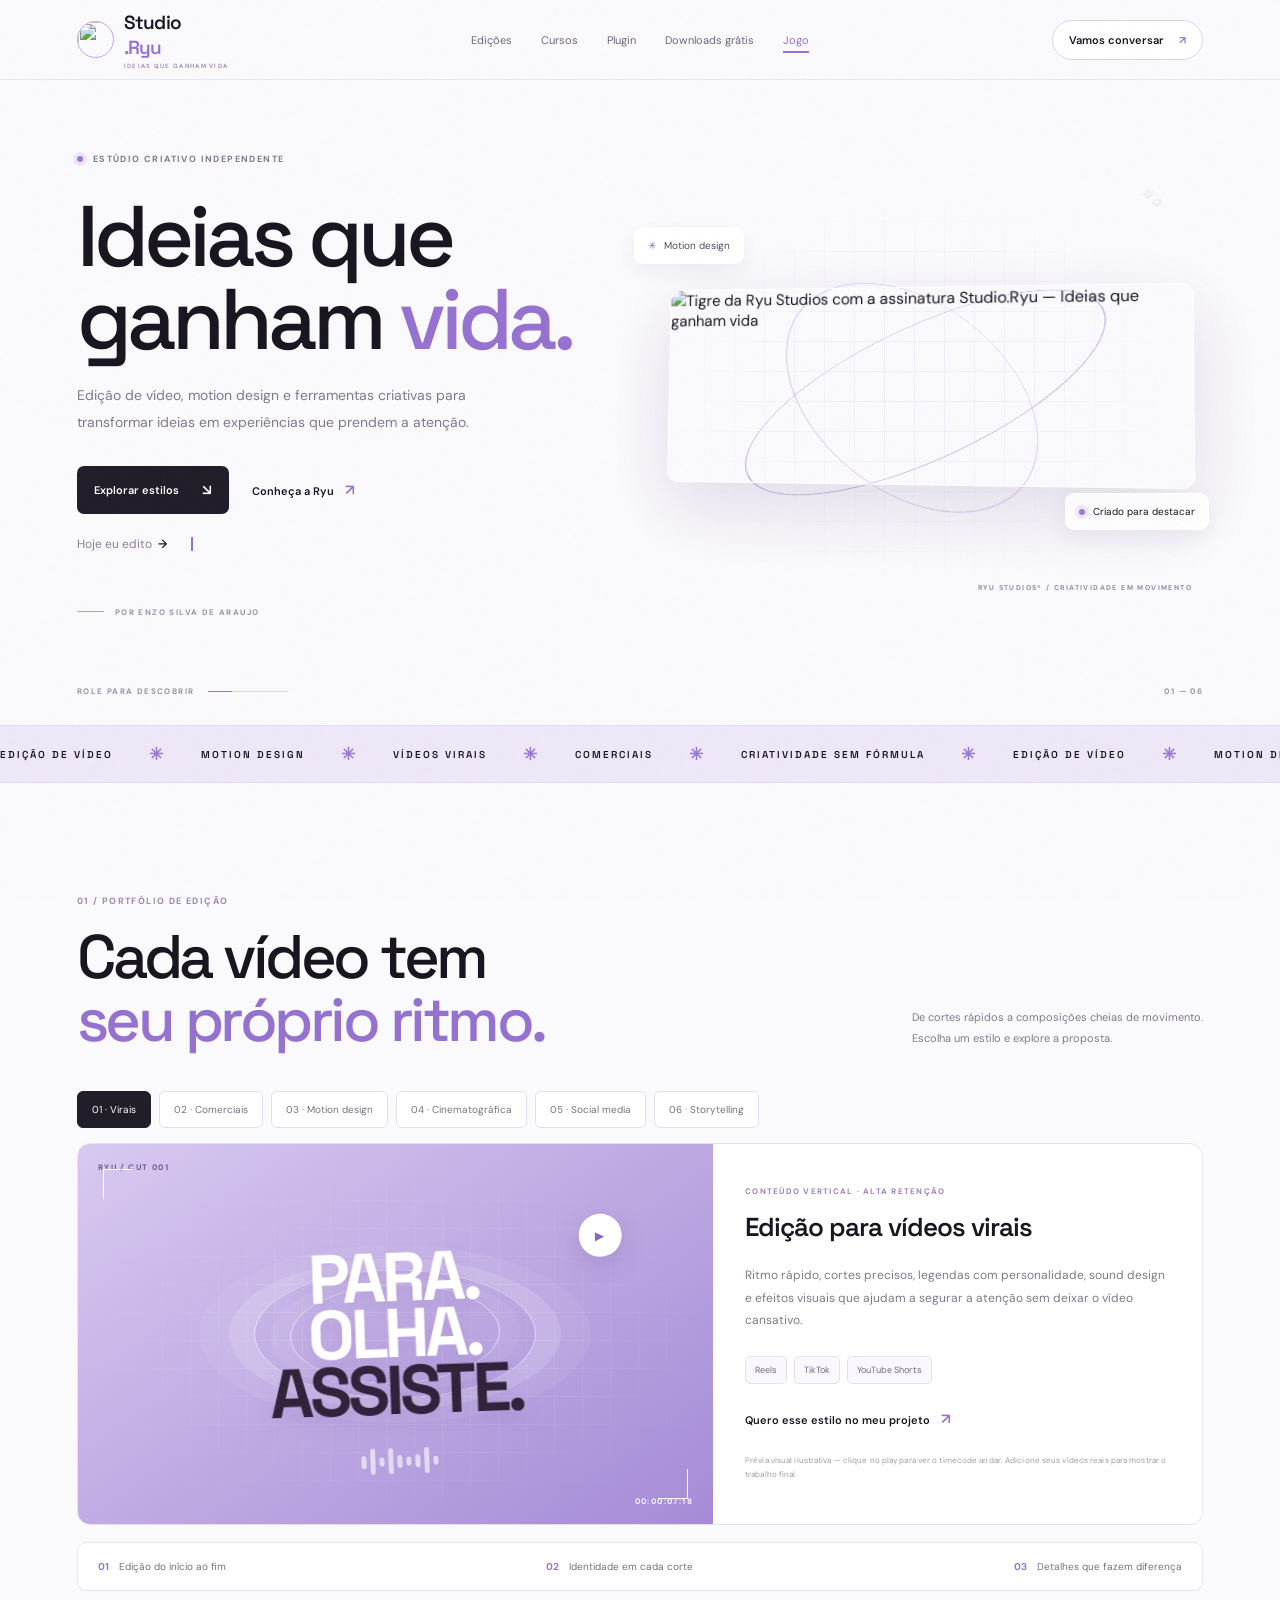
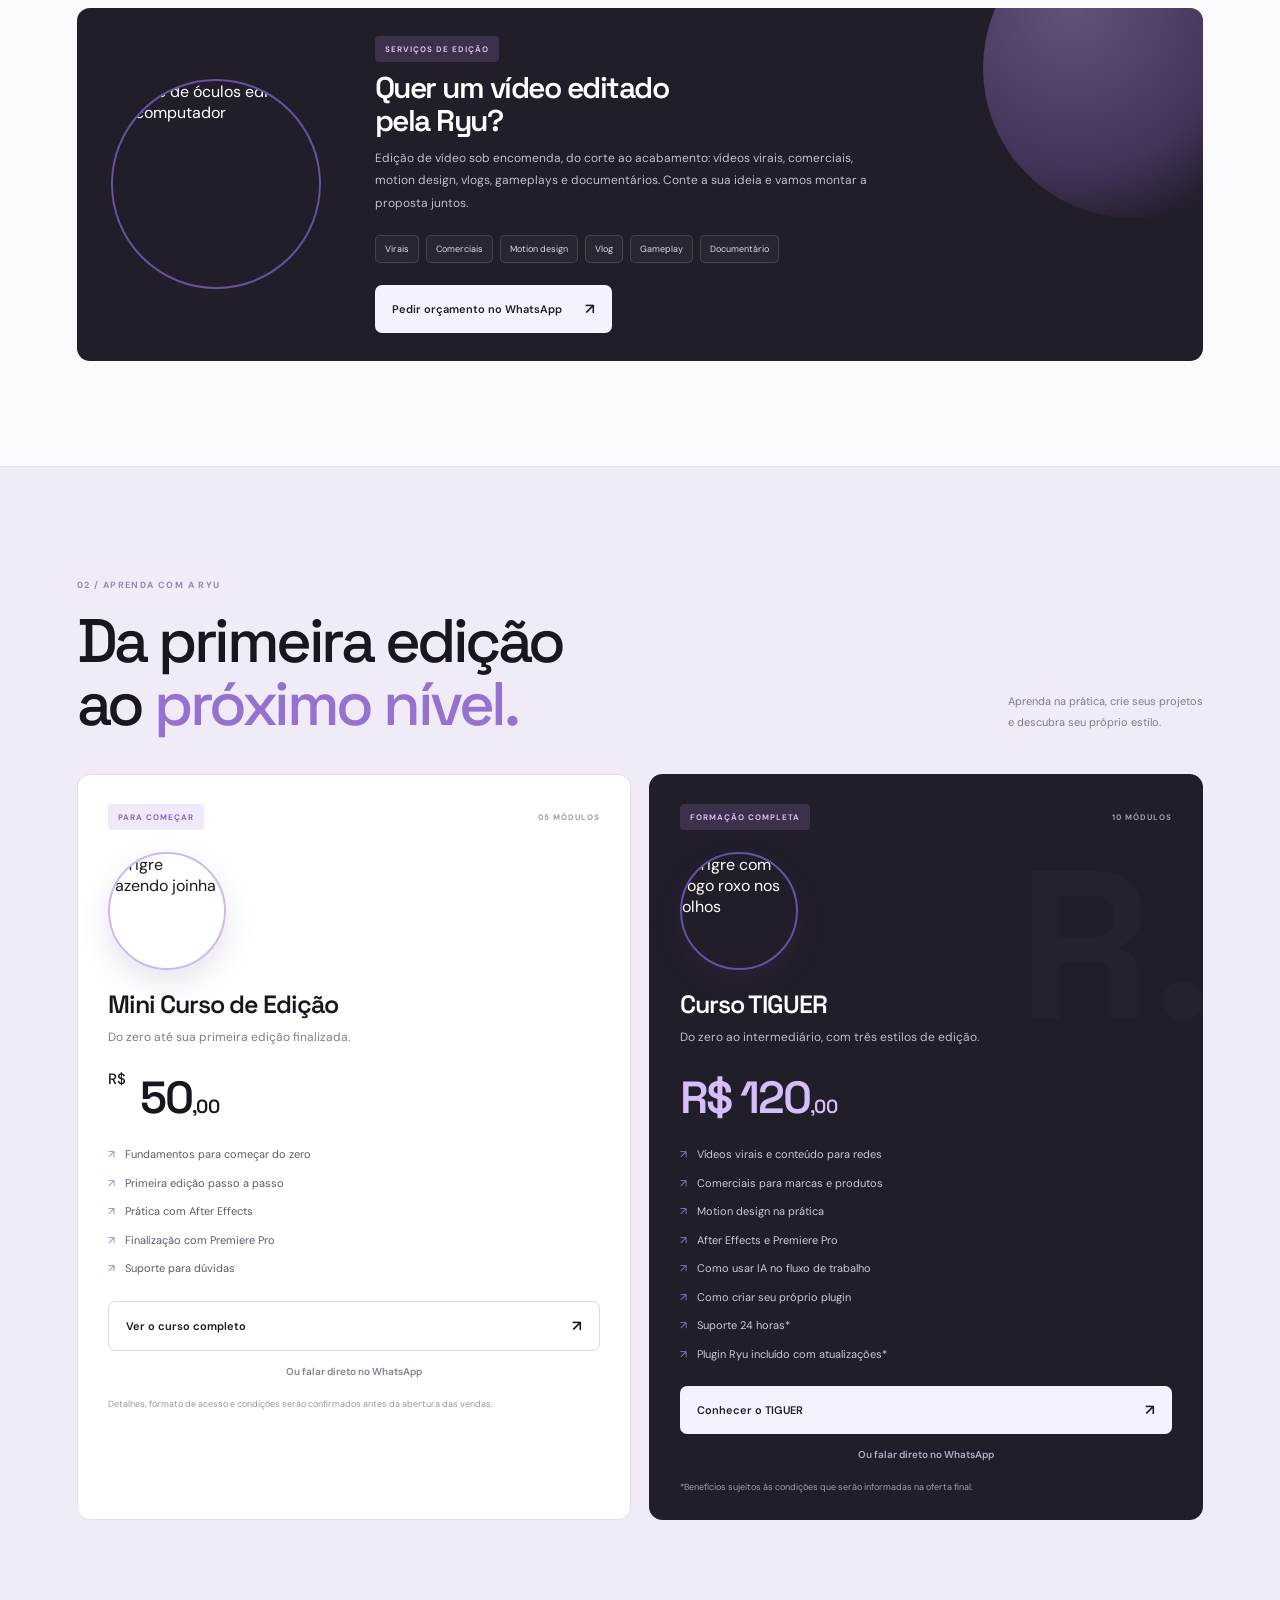
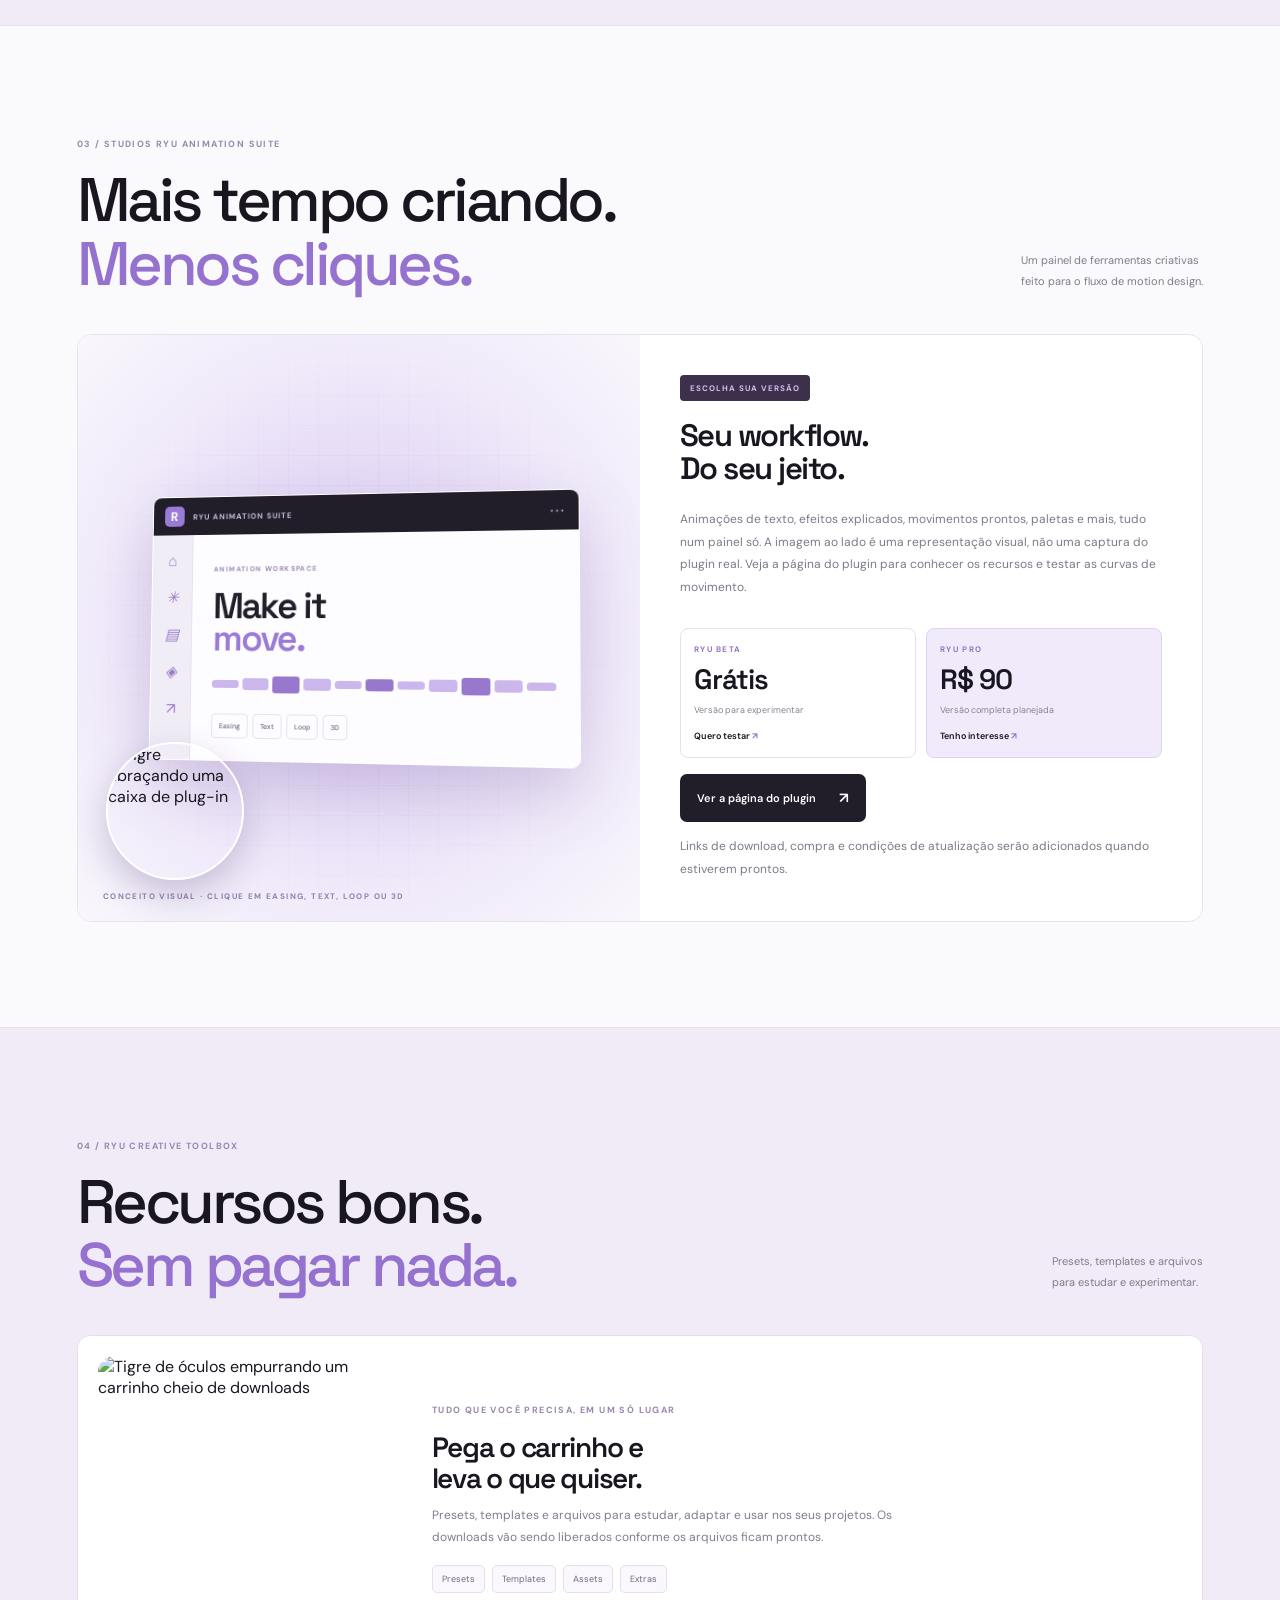
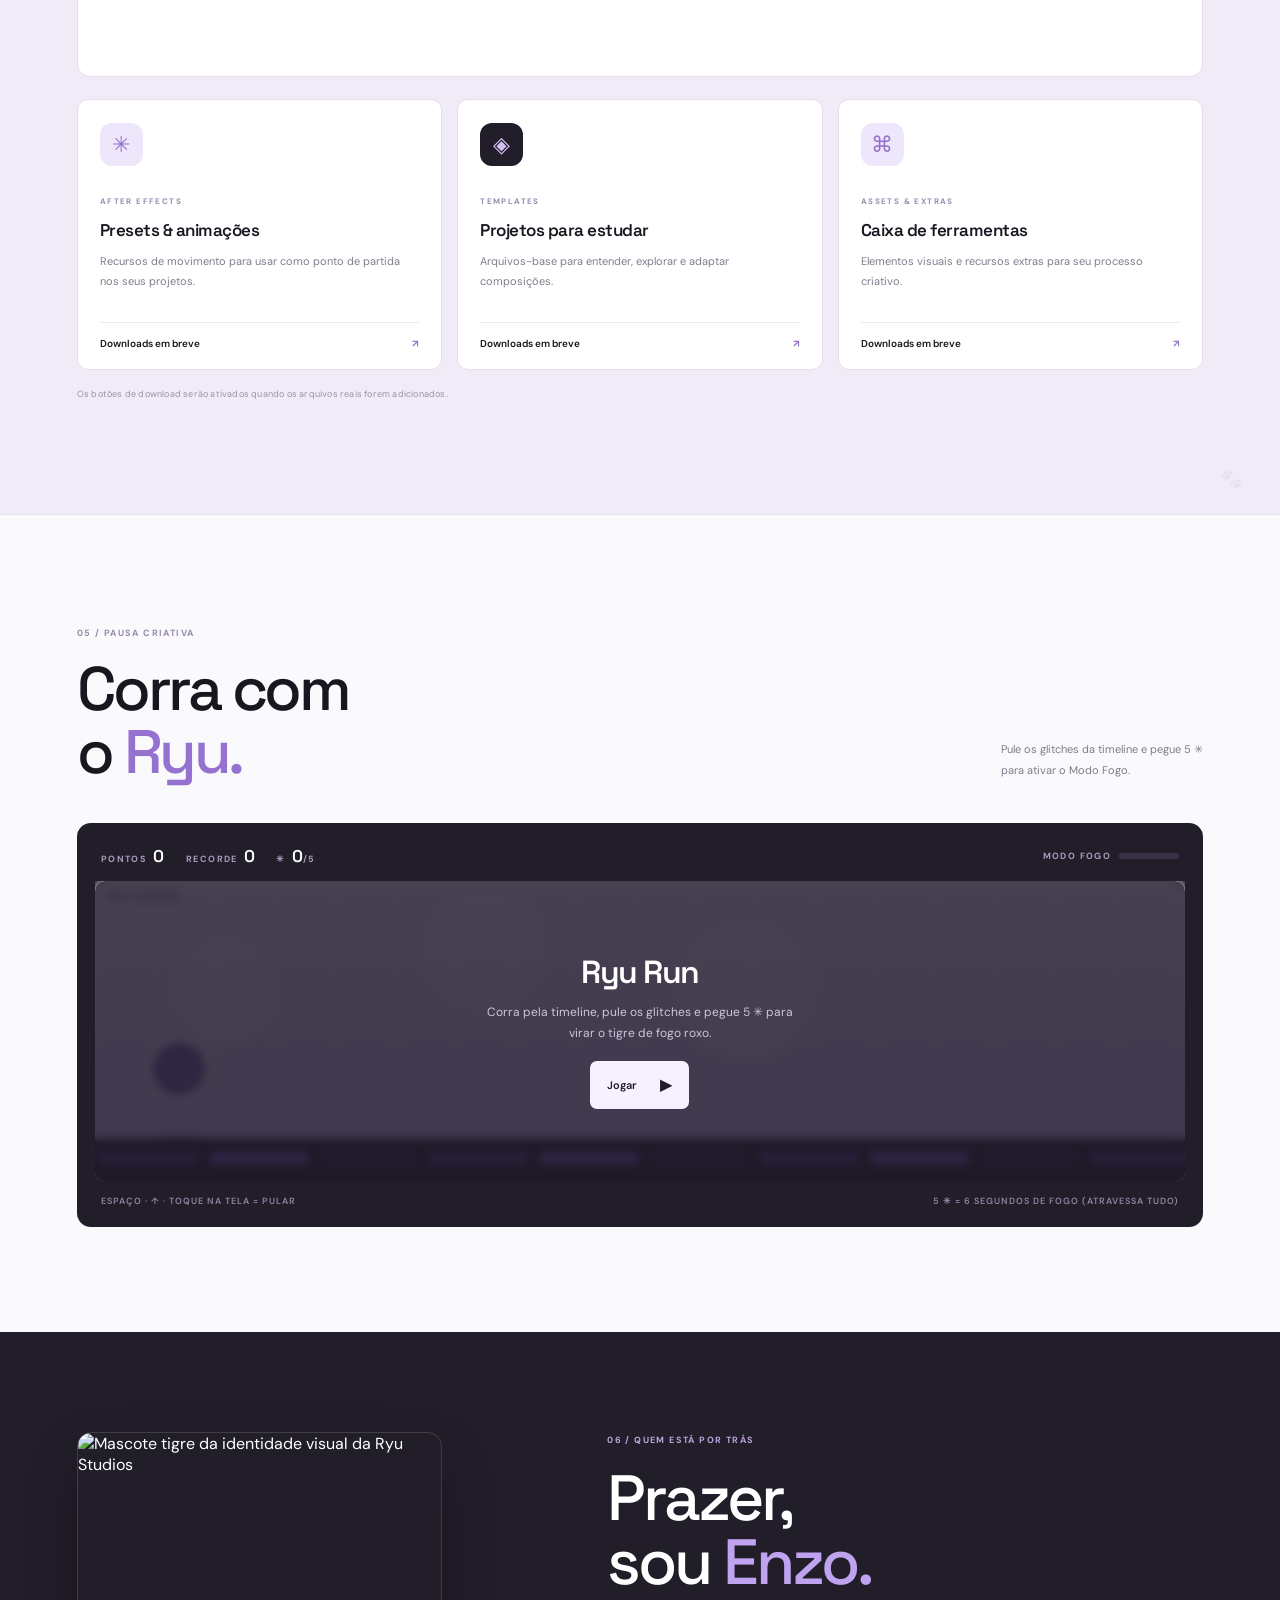
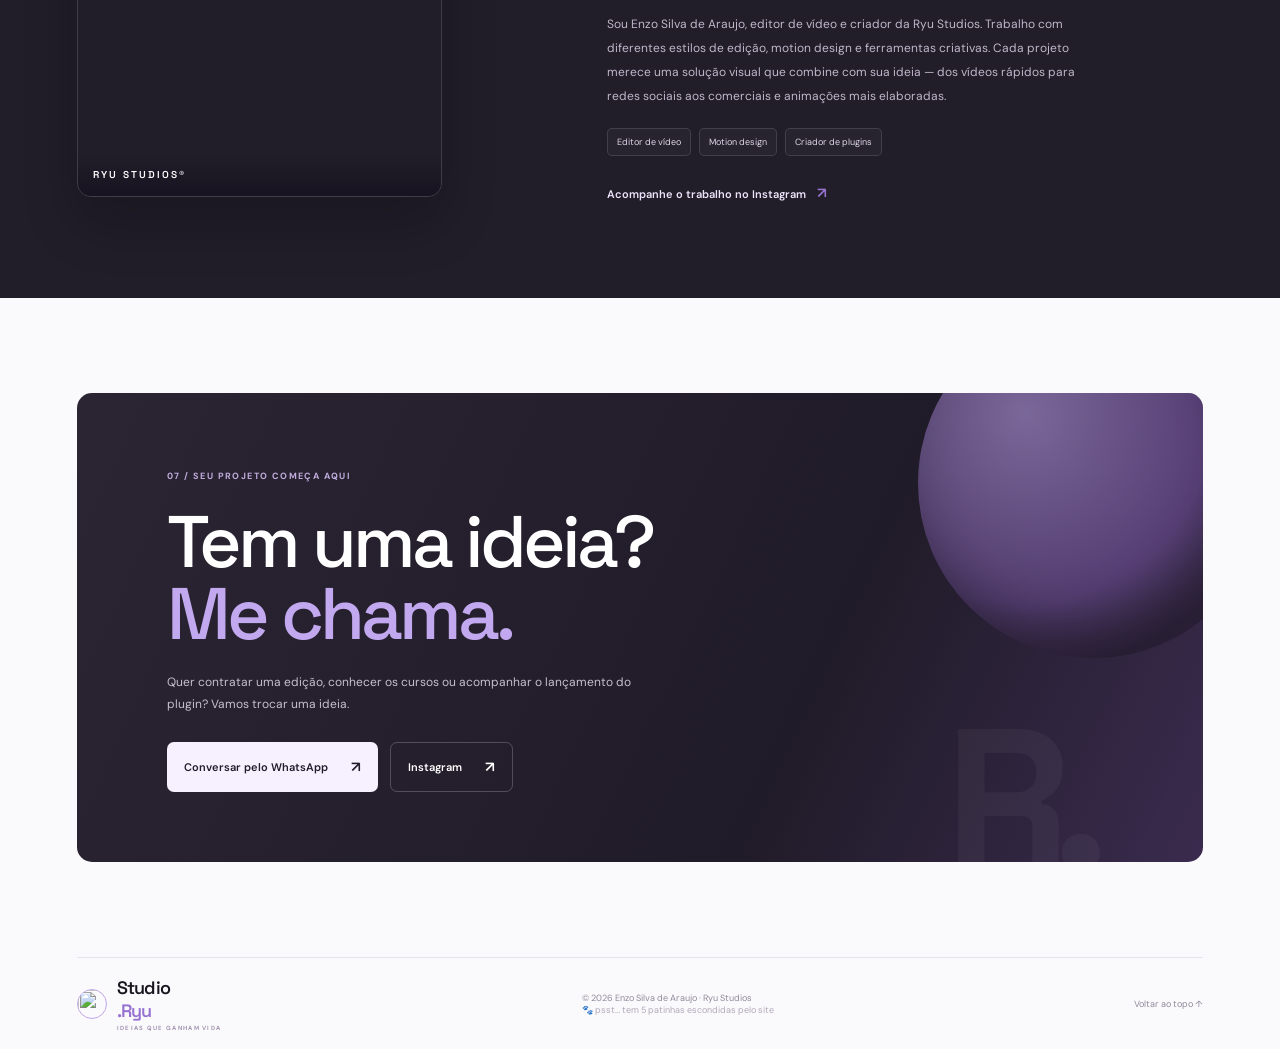
==== index.html @ 4dbfdf2a "Add files via upload" ====
<!doctype html>
<html lang="pt-BR">
<head>
  <meta charset="utf-8"><meta name="viewport" content="width=device-width, initial-scale=1">
  <meta name="theme-color" content="#faf9fc"><meta name="description" content="Ryu Studios, por Enzo Silva de Araujo. Edição de vídeo, motion design, cursos, plugins e recursos criativos.">
  <title>Studio.Ryu — Ideias que ganham vida</title>
  <link rel="icon" href="assets/ryu-tiger-avatar.jpeg">
  <link rel="preconnect" href="https://fonts.googleapis.com"><link rel="preconnect" href="https://fonts.gstatic.com" crossorigin>
  <link href="https://fonts.googleapis.com/css2?family=DM+Sans:wght@400;500;600;700&family=Space+Grotesk:wght@400;500;600;700&display=swap" rel="stylesheet">
  <link rel="stylesheet" href="style.css"><script src="script.js" defer></script><script src="game.js" defer></script>
</head>
<body>
  <div class="grain" aria-hidden="true"></div>
  <header class="header">
    <a class="brand" href="#inicio"><img src="assets/ryu-tiger-avatar.jpeg" alt="" class="brand-avatar"><span>Studio<span class="purple">.Ryu</span><small>IDEIAS QUE GANHAM VIDA</small></span></a>
    <button class="menu-toggle" aria-label="Abrir menu" aria-expanded="false"><i></i><i></i></button>
    <nav class="nav"><a href="#edicoes">Edições</a><a href="#cursos">Cursos</a><a href="#plugin">Plugin</a><a href="#downloads">Downloads grátis</a><a href="#jogo">Jogo</a></nav>
    <a class="header-cta" href="#contato">Vamos conversar <span>↗</span></a>
  </header>
  <main>
    <section class="hero wrap" id="inicio">
      <div class="hero-copy reveal"><div class="eyebrow"><span class="dot"></span> ESTÚDIO CRIATIVO INDEPENDENTE</div>
        <h1>Ideias que<br>ganham <span class="purple">vida.</span></h1>
        <p class="hero-text">Edição de vídeo, motion design e ferramentas criativas para transformar ideias em experiências que prendem a atenção.</p>
        <div class="hero-actions"><a class="btn dark-btn" href="#edicoes">Explorar estilos <span>↘</span></a><a class="plain-link" href="https://www.instagram.com/studios.ryu_oficial/" target="_blank" rel="noreferrer">Conheça a Ryu <span>↗</span></a></div>
        <div class="type-line">Hoje eu edito <b>→</b> <span id="typer" data-words="vídeos virais|comerciais|motion design|vlogs|gameplays|documentários"></span><i class="caret"></i></div>
        <div class="hero-signature"><span class="signature-line"></span><span>POR ENZO SILVA DE ARAUJO</span></div>
      </div>
      <div class="hero-art reveal"><div class="art-grid"></div><div class="orbit orbit-a"></div><div class="orbit orbit-b"></div><div class="brand-banner"><img src="assets/ryu-studios-banner.jpeg" alt="Tigre da Ryu Studios com a assinatura Studio.Ryu — Ideias que ganham vida"><span class="banner-glint"></span></div><div class="float-tag tag-one">✳ <span>Motion design</span></div><div class="float-tag tag-two"><span class="status-pill"></span> Criado para destacar</div><span class="art-caption">RYU STUDIOS® / CRIATIVIDADE EM MOVIMENTO</span></div>
      <div class="hero-bottom"><span>ROLE PARA DESCOBRIR</span><i></i><span>01 — 06</span></div>
      <button class="paw" data-paw="inicio" style="right:3%;top:16%" aria-label="Patinha escondida">🐾</button>
    </section>
    <div class="ticker"><div class="ticker-track"><span>EDIÇÃO DE VÍDEO</span><b>✳</b><span>MOTION DESIGN</span><b>✳</b><span>VÍDEOS VIRAIS</span><b>✳</b><span>COMERCIAIS</span><b>✳</b><span>CRIATIVIDADE SEM FÓRMULA</span><b>✳</b><span>EDIÇÃO DE VÍDEO</span><b>✳</b><span>MOTION DESIGN</span><b>✳</b><span>VÍDEOS VIRAIS</span><b>✳</b></div></div>

    <section class="section wrap" id="edicoes">
      <div class="section-heading reveal"><div><span class="eyebrow-number">01 / PORTFÓLIO DE EDIÇÃO</span><h2>Cada vídeo tem<br><span class="purple">seu próprio ritmo.</span></h2></div><p>De cortes rápidos a composições cheias de movimento.<br>Escolha um estilo e explore a proposta.</p></div>
      <div class="style-tabs reveal" role="tablist" aria-label="Estilos de edição"><button class="style-tab active" data-style="viral" role="tab" aria-selected="true">01 · Virais</button><button class="style-tab" data-style="commercial" role="tab" aria-selected="false">02 · Comerciais</button><button class="style-tab" data-style="motion" role="tab" aria-selected="false">03 · Motion design</button><button class="style-tab" data-style="cinematic" role="tab" aria-selected="false">04 · Cinematográfica</button><button class="style-tab" data-style="social" role="tab" aria-selected="false">05 · Social media</button><button class="style-tab" data-style="story" role="tab" aria-selected="false">06 · Storytelling</button></div>
      <div class="showcase reveal"><div class="showcase-art art-viral" id="showcase-art"><div class="showcase-grid"></div><span class="screen-code" id="screen-code">RYU / CUT 001</span><div class="fake-screen" id="fake-screen"><div class="screen-ring"></div><div class="screen-heading" id="screen-heading">PARA.<br>OLHA.<br><em>ASSISTE.</em></div><div class="audio-bars"><i></i><i></i><i></i><i></i><i></i><i></i><i></i><i></i><i></i></div><button type="button" class="fake-play">▶</button></div><span class="screen-time">00:00:07:18</span><span class="corner corner-a"></span><span class="corner corner-b"></span></div>
        <div class="showcase-copy"><span class="style-kicker" id="style-kicker">CONTEÚDO VERTICAL · ALTA RETENÇÃO</span><h3 id="style-title">Edição para vídeos virais</h3><p id="style-description">Ritmo rápido, cortes precisos, legendas com personalidade, sound design e efeitos visuais que ajudam a segurar a atenção sem deixar o vídeo cansativo.</p><div class="tags" id="style-tags"><span>Reels</span><span>TikTok</span><span>YouTube Shorts</span></div><a class="plain-link" href="#servicos">Quero esse estilo no meu projeto <span>↗</span></a><span class="demo-note">Prévia visual ilustrativa — clique no play para ver o timecode andar. Adicione seus vídeos reais para mostrar o trabalho final.</span></div></div>
      <div class="services-strip reveal"><span><b>01</b> Edição do início ao fim</span><span><b>02</b> Identidade em cada corte</span><span><b>03</b> Detalhes que fazem diferença</span></div>
      <div class="service-card reveal" id="servicos"><div class="mascot" data-says="Bora editar? 🎬|Manda a ideia que eu transformo!|Corte rápido, resultado bonito."><img src="assets/tigre-edicao.jpeg" alt="Tigre de óculos editando no computador"></div>
        <div><span class="course-label lavender-label">SERVIÇOS DE EDIÇÃO</span><h3>Quer um vídeo editado<br>pela Ryu?</h3><p>Edição de vídeo sob encomenda, do corte ao acabamento: vídeos virais, comerciais, motion design, vlogs, gameplays e documentários. Conte a sua ideia e vamos montar a proposta juntos.</p><div class="chip-row"><span>Virais</span><span>Comerciais</span><span>Motion design</span><span>Vlog</span><span>Gameplay</span><span>Documentário</span></div><a class="btn light-btn" href="https://wa.me/5571983716396?text=Oi%20Enzo%21%20Vi%20o%20site%20da%20Studio.Ryu%20e%20quero%20um%20or%C3%A7amento%20de%20edi%C3%A7%C3%A3o%20de%20v%C3%ADdeo." target="_blank" rel="noreferrer">Pedir orçamento no WhatsApp <span>↗</span></a></div></div>
    </section>

    <section class="courses-section" id="cursos"><div class="wrap section"><div class="section-heading reveal"><div><span class="eyebrow-number">02 / APRENDA COM A RYU</span><h2>Da primeira edição<br>ao <span class="purple">próximo nível.</span></h2></div><p>Aprenda na prática, crie seus projetos<br>e descubra seu próprio estilo.</p></div>
      <div class="course-grid">
        <article class="course-card reveal"><div class="course-card-top"><span class="course-label">PARA COMEÇAR</span><span class="module-count">05 MÓDULOS</span></div><div class="course-graphic mascot-graphic"><div class="mascot" data-says="Joinha pra quem está começando! 👍|Todo mundo começa do zero.|Sua primeira edição está a caminho!"><img src="assets/tigre-mini.jpeg" alt="Tigre fazendo joinha"></div></div><h3>Mini Curso de Edição</h3><p class="course-subtitle">Do zero até sua primeira edição finalizada.</p><div class="price"><small>R$</small> 50<span>,00</span></div><ul><li>Fundamentos para começar do zero</li><li>Primeira edição passo a passo</li><li>Prática com After Effects</li><li>Finalização com Premiere Pro</li><li>Suporte para dúvidas</li></ul><div class="course-actions"><a class="btn outline-btn" href="mini-curso.html">Ver o curso completo <span>↗</span></a><a class="text-link" href="https://wa.me/5571983716396?text=Oi%20Enzo%21%20Tenho%20interesse%20no%20Mini%20Curso%20de%20Edi%C3%A7%C3%A3o%20%28R%24%2050%29.%20Pode%20me%20passar%20os%20detalhes%3F" target="_blank" rel="noreferrer">Ou falar direto no WhatsApp</a></div><p class="fine-print">Detalhes, formato de acesso e condições serão confirmados antes da abertura das vendas.</p></article>
        <article class="course-card featured-course reveal"><div class="course-card-top"><span class="course-label lavender-label">FORMAÇÃO COMPLETA</span><span class="module-count">10 MÓDULOS</span></div><div class="course-graphic mascot-graphic"><div class="mascot" data-says="RAWR! 🔥|Do zero ao intermediário!|Isso aqui pega fogo!"><img src="assets/tigre-tiguer.jpeg" alt="Tigre com fogo roxo nos olhos"></div></div><h3>Curso TIGUER</h3><p class="course-subtitle">Do zero ao intermediário, com três estilos de edição.</p><div class="price">R$ 120<span>,00</span></div><ul><li>Vídeos virais e conteúdo para redes</li><li>Comerciais para marcas e produtos</li><li>Motion design na prática</li><li>After Effects e Premiere Pro</li><li>Como usar IA no fluxo de trabalho</li><li>Como criar seu próprio plugin</li><li>Suporte 24 horas*</li><li>Plugin Ryu incluído com atualizações*</li></ul><div class="course-actions"><a class="btn light-btn" href="curso-tiguer.html">Conhecer o TIGUER <span>↗</span></a><a class="text-link" href="https://wa.me/5571983716396?text=Oi%20Enzo%21%20Tenho%20interesse%20no%20Curso%20TIGUER%20%28R%24%20120%29.%20Pode%20me%20passar%20os%20detalhes%3F" target="_blank" rel="noreferrer">Ou falar direto no WhatsApp</a></div><p class="fine-print">*Benefícios sujeitos às condições que serão informadas na oferta final.</p><span class="watermark-r">R.</span></article>
      </div>
    </div></section>

    <section class="section wrap" id="plugin"><div class="section-heading reveal"><div><span class="eyebrow-number">03 / STUDIOS RYU ANIMATION SUITE</span><h2>Mais tempo criando.<br><span class="purple">Menos cliques.</span></h2></div><p>Um painel de ferramentas criativas<br>feito para o fluxo de motion design.</p></div>
      <div class="plugin-panel reveal"><div class="plugin-preview"><div class="plugin-orbit"></div><div class="plugin-window"><div class="plugin-titlebar"><span class="plugin-icon">R</span><b>RYU ANIMATION SUITE</b><span class="window-dots">•••</span></div><div class="plugin-body"><div class="plugin-sidebar"><i>⌂</i><i>✳</i><i>▤</i><i>◈</i><i>↗</i></div><div class="plugin-main"><span>ANIMATION WORKSPACE</span><h4>Make it<br><em>move.</em></h4><div class="waveform"><i></i><i></i><i></i><i></i><i></i><i></i><i></i><i></i><i></i><i></i><i></i></div><div class="plugin-controls"><b>Easing</b><b>Text</b><b>Loop</b><b>3D</b></div></div></div></div><div class="mascot" data-says="Menos cliques, mais animação!|Beta grátis, bora testar?|Entrega rápida de plugin! 📦"><img src="assets/tigre-plugin.jpeg" alt="Tigre abraçando uma caixa de plug-in"></div><span class="preview-caption">CONCEITO VISUAL · CLIQUE EM EASING, TEXT, LOOP OU 3D</span></div>
        <div class="plugin-details"><span class="course-label lavender-label">ESCOLHA SUA VERSÃO</span><h3>Seu workflow.<br>Do seu jeito.</h3><p>Animações de texto, efeitos explicados, movimentos prontos, paletas e mais, tudo num painel só. A imagem ao lado é uma representação visual, não uma captura do plugin real. Veja a página do plugin para conhecer os recursos e testar as curvas de movimento.</p><div class="plugin-options"><div class="plugin-option"><span>RYU BETA</span><strong>Grátis</strong><small>Versão para experimentar</small><a href="https://wa.me/5571983716396?text=Oi%20Enzo%21%20Quero%20testar%20o%20plugin%20da%20Studio.Ryu.%20Como%20fa%C3%A7o%20para%20receber%3F" target="_blank" rel="noreferrer">Quero testar <b>↗</b></a></div><div class="plugin-option pro-option"><span>RYU PRO</span><strong>R$ 90</strong><small>Versão completa planejada</small><a href="https://wa.me/5571983716396?text=Oi%20Enzo%21%20Tenho%20interesse%20no%20plugin%20RYU%20PRO%20%28R%24%2090%29.%20Pode%20me%20passar%20os%20detalhes%3F" target="_blank" rel="noreferrer">Tenho interesse <b>↗</b></a></div></div><a class="btn dark-btn" style="margin-top:16px" href="plugin.html">Ver a página do plugin <span>↗</span></a><p class="fine-print">Links de download, compra e condições de atualização serão adicionados quando estiverem prontos.</p></div></div>
    </section>

    <section class="downloads-section" id="downloads" style="position:relative"><div class="wrap section"><div class="section-heading reveal"><div><span class="eyebrow-number">04 / RYU CREATIVE TOOLBOX</span><h2>Recursos bons.<br><span class="purple">Sem pagar nada.</span></h2></div><p>Presets, templates e arquivos<br>para estudar e experimentar.</p></div>
      <div class="dl-feature reveal"><div class="mascot" data-says="Tudo de graça, pode levar!|Enche o carrinho!|Downloads chegando em breve..."><img src="assets/tigre-downloads.jpeg" alt="Tigre de óculos empurrando um carrinho cheio de downloads"></div><div><span class="eyebrow-number">TUDO QUE VOCÊ PRECISA, EM UM SÓ LUGAR</span><h3>Pega o carrinho e<br>leva o que quiser.</h3><p>Presets, templates e arquivos para estudar, adaptar e usar nos seus projetos. Os downloads vão sendo liberados conforme os arquivos ficam prontos.</p><div class="chip-row"><span>Presets</span><span>Templates</span><span>Assets</span><span>Extras</span></div></div></div>
      <div class="download-grid">
      <article class="download-card reveal"><div class="download-icon">✳</div><span>AFTER EFFECTS</span><h3>Presets & animações</h3><p>Recursos de movimento para usar como ponto de partida nos seus projetos.</p><a href="#contato">Downloads em breve <b>↗</b></a></article>
      <article class="download-card reveal"><div class="download-icon dark-icon">◈</div><span>TEMPLATES</span><h3>Projetos para estudar</h3><p>Arquivos-base para entender, explorar e adaptar composições.</p><a href="#contato">Downloads em breve <b>↗</b></a></article>
      <article class="download-card reveal"><div class="download-icon">⌘</div><span>ASSETS & EXTRAS</span><h3>Caixa de ferramentas</h3><p>Elementos visuais e recursos extras para seu processo criativo.</p><a href="#contato">Downloads em breve <b>↗</b></a></article>
    </div><p class="download-note">Os botões de download serão ativados quando os arquivos reais forem adicionados.</p></div>
      <button class="paw" data-paw="downloads" style="right:2.5%;bottom:20px" aria-label="Patinha escondida">🐾</button></section>

    <section class="section wrap" id="jogo"><div class="section-heading reveal"><div><span class="eyebrow-number">05 / PAUSA CRIATIVA</span><h2>Corra com<br>o <span class="purple">Ryu.</span></h2></div><p>Pule os glitches da timeline e pegue 5 ✳<br>para ativar o Modo Fogo.</p></div>
      <div class="game-card reveal"><div class="game-hud"><span>PONTOS<b id="g-score">0</b></span><span>RECORDE<b id="g-best">0</b></span><span>✳<b id="g-stars">0</b>/5</span><span class="fire-meter">MODO FOGO<i id="g-meter"></i></span></div>
        <div class="game-stage" id="game-stage" tabindex="0" aria-label="Jogo Ryu Run. Pressione espaço ou seta para cima para pular."><canvas id="game" width="900" height="260"></canvas>
          <div class="game-overlay" id="game-overlay"><h3 id="g-title">Ryu Run</h3><p id="g-text">Corra pela timeline, pule os glitches e pegue 5 ✳ para virar o tigre de fogo roxo.</p><button type="button" class="btn light-btn" id="g-start">Jogar <span>▶</span></button></div></div>
        <div class="game-help"><span>ESPAÇO · ↑ · TOQUE NA TELA = PULAR</span><span>5 ✳ = 6 SEGUNDOS DE FOGO (ATRAVESSA TUDO)</span></div></div>
    </section>

    <section class="about-section" id="sobre"><div class="wrap about-layout"><div class="about-photo reveal"><img src="assets/ryu-tiger-avatar.jpeg" alt="Mascote tigre da identidade visual da Ryu Studios"><span>RYU STUDIOS®</span></div><div class="about-copy reveal"><span class="eyebrow-number">06 / QUEM ESTÁ POR TRÁS</span><h2>Prazer,<br>sou <span>Enzo.</span></h2><p>Sou Enzo Silva de Araujo, editor de vídeo e criador da Ryu Studios. Trabalho com diferentes estilos de edição, motion design e ferramentas criativas. Cada projeto merece uma solução visual que combine com sua ideia — dos vídeos rápidos para redes sociais aos comerciais e animações mais elaboradas.</p><div class="skill-tags"><span>Editor de vídeo</span><span>Motion design</span><span>Criador de plugins</span></div><a class="plain-link light-link" href="https://www.instagram.com/studios.ryu_oficial/" target="_blank" rel="noreferrer">Acompanhe o trabalho no Instagram <span>↗</span></a></div></div></section>

    <section class="contact wrap" id="contato"><div class="contact-panel reveal"><div class="contact-orb"></div><span class="eyebrow-number">07 / SEU PROJETO COMEÇA AQUI</span><h2>Tem uma ideia?<br><span>Me chama.</span></h2><p>Quer contratar uma edição, conhecer os cursos ou acompanhar o lançamento do plugin? Vamos trocar uma ideia.</p><div class="contact-actions"><a class="btn light-btn" href="https://wa.me/5571983716396" target="_blank" rel="noreferrer">Conversar pelo WhatsApp <span>↗</span></a><a class="btn contact-outline" href="https://www.instagram.com/studios.ryu_oficial/" target="_blank" rel="noreferrer">Instagram <span>↗</span></a></div><span class="contact-ghost">R.</span></div></section>
  </main>
  <footer class="footer wrap"><a class="brand" href="#inicio"><img src="assets/ryu-tiger-avatar.jpeg" alt="" class="brand-avatar"><span>Studio<span class="purple">.Ryu</span><small>IDEIAS QUE GANHAM VIDA</small></span></a><span>© <span id="year"></span> Enzo Silva de Araujo · Ryu Studios<br><span class="paw-hint"><button type="button" data-paw-hint>🐾 psst… tem 5 patinhas escondidas pelo site</button></span></span><a href="#inicio">Voltar ao topo ↑</a></footer>
</body></html>
---- style.css ----
:root{--bg:#faf9fc;--ink:#191620;--muted:#817989;--purple:#9471ce;--pale:#eee6f9;--line:#e8e2ed;--dark:#211d29;--font:'DM Sans',sans-serif;--display:'Space Grotesk',sans-serif}*{box-sizing:border-box}html{scroll-behavior:smooth;scroll-padding-top:88px}body{margin:0;background:var(--bg);color:var(--ink);font-family:var(--font);overflow-x:hidden}a{color:inherit;text-decoration:none}button{font:inherit;cursor:pointer}.grain{position:fixed;inset:0;pointer-events:none;z-index:30;opacity:.09;background-image:url("data:image/svg+xml,%3Csvg viewBox='0 0 180 180' xmlns='http://www.w3.org/2000/svg'%3E%3Cfilter id='n'%3E%3CfeTurbulence type='fractalNoise' baseFrequency='.8' numOctaves='3' stitchTiles='stitch'/%3E%3C/filter%3E%3Crect width='100%25' height='100%25' filter='url(%23n)' opacity='.16'/%3E%3C/svg%3E")}.wrap{width:min(1160px,88%);margin-inline:auto}.header{height:80px;display:flex;align-items:center;justify-content:space-between;padding:0 6%;position:sticky;top:0;z-index:20;background:#faf9fce8;backdrop-filter:blur(18px);border-bottom:1px solid #e9e4ef}.brand{display:flex;align-items:center;gap:10px;font:600 19px var(--display);letter-spacing:-.8px}.brand-avatar{width:37px;height:37px;border-radius:50%;object-fit:cover;border:1px solid #c1a7e9}.brand>span{display:flex;flex-direction:column}.brand small{font:600 6px var(--font);letter-spacing:1.3px;color:#9b8ba9;margin-top:2px}.purple{color:#9672d0}.nav{display:flex;gap:29px;font-size:11px;color:#6e6677}.nav a,.footer a,.plain-link{transition:color .2s}.nav a:hover,.footer a:hover,.plain-link:hover{color:#9672d0}.header-cta{border:1px solid #ddd6e7;border-radius:99px;padding:12px 16px;font-size:11px;font-weight:600;background:#fff}.header-cta span{margin-left:12px;color:#9272c9}.menu-toggle{display:none}.hero{min-height:645px;display:grid;grid-template-columns:1fr 1fr;align-items:center;position:relative;padding-top:60px;padding-bottom:95px}.eyebrow,.eyebrow-number,.course-label,.module-count,.style-kicker,.screen-code,.screen-time,.art-caption,.preview-caption,.plugin-main>span,.download-card>span,.download-note,.hero-bottom,.hero-signature,.demo-note{font-size:9px;letter-spacing:1.4px;font-weight:700}.eyebrow{display:flex;align-items:center;gap:10px;color:#82788e}.dot,.status-pill{height:6px;width:6px;border-radius:50%;background:#9b7ad3;box-shadow:0 0 0 4px #eee6fa;display:inline-block}.hero h1{font:500 clamp(58px,6.8vw,86px)/.96 var(--display);letter-spacing:-5px;margin:30px 0 22px}.hero-text{font-size:14px;line-height:1.9;color:var(--muted);max-width:435px}.hero-actions{display:flex;gap:23px;align-items:center;margin-top:30px}.btn{display:inline-flex;align-items:center;justify-content:space-between;gap:23px;padding:14px 17px;border-radius:7px;font-size:11px;font-weight:600;transition:transform .25s,box-shadow .25s,background .25s}.btn:hover{transform:translateY(-3px);box-shadow:0 10px 25px #21152b18}.dark-btn{background:var(--dark);color:white}.btn span,.plain-link span{font-size:15px}.plain-link{font-size:11px;font-weight:600}.plain-link span{color:#9674ce;margin-left:8px}.hero-signature{display:flex;align-items:center;gap:11px;color:#9b93a3;margin-top:55px;font-size:8px}.signature-line{width:27px;height:1px;background:#b5a0da}.hero-art{height:440px;position:relative;display:grid;place-items:center;perspective:1000px;isolation:isolate}.art-grid{position:absolute;inset:6%;z-index:-2;background-image:linear-gradient(#b7a4d522 1px,transparent 1px),linear-gradient(90deg,#b7a4d522 1px,transparent 1px);background-size:30px 30px;mask-image:radial-gradient(ellipse,#000 12%,transparent 73%)}.orbit{position:absolute;width:390px;height:280px;border:1px solid #baa2e1;border-radius:50%;transform:rotate(-25deg) rotateX(62deg)}.orbit-b{width:280px;height:390px;transform:rotate(38deg) rotateX(62deg);border-color:#d5c6ed}.brand-banner{position:relative;width:100%;max-width:530px;aspect-ratio:8/3;overflow:hidden;border-radius:12px;border:1px solid #fff;box-shadow:0 25px 70px #5a417b25;transform:rotateY(-8deg) rotateX(3deg);transition:transform .5s;z-index:1}.brand-banner img{width:100%;height:100%;object-fit:cover;display:block}.banner-glint{position:absolute;inset:0;background:linear-gradient(110deg,transparent 20%,#fff2 48%,transparent 63%);transform:translateX(-120%);animation:glint 7s ease-in-out infinite}.float-tag{position:absolute;display:flex;align-items:center;gap:8px;background:#ffffffdf;border:1px solid white;border-radius:9px;padding:11px 13px;box-shadow:0 8px 25px #3c2b5011;font-size:10px;backdrop-filter:blur(12px);animation:float 5s ease-in-out infinite;z-index:2}.tag-one{top:14%;left:-1%;color:#8e6bbf}.tag-one span{color:#554b60}.tag-two{bottom:17%;right:-1%}.art-caption{position:absolute;bottom:3%;right:2%;font-size:7px;color:#968aa5}.hero-bottom{position:absolute;bottom:29px;left:0;right:0;display:flex;align-items:center;gap:14px;color:#9a92a3;font-size:8px}.hero-bottom i{width:80px;height:1px;background:#ded6e8;position:relative}.hero-bottom i:after{content:'';position:absolute;left:0;width:24px;height:1px;background:#9776cd;animation:scroll 2s infinite}.hero-bottom span:last-child{margin-left:auto}.ticker{overflow:hidden;background:#eee7f8;border-block:1px solid #e5dcef;padding:17px 0}.ticker-track{display:flex;align-items:center;justify-content:space-around;gap:36px;min-width:max-content;animation:ticker 30s linear infinite;font:600 10px var(--display);letter-spacing:2px}.ticker-track b{color:#9978d0;font-size:17px}.section{padding-top:105px;padding-bottom:105px}.section-heading{display:flex;align-items:end;justify-content:space-between;gap:20px;margin-bottom:38px}.eyebrow-number{color:#9988ad;font-size:9px}.section-heading h2{font:500 clamp(42px,4.8vw,62px)/1.03 var(--display);letter-spacing:-3.5px;margin:17px 0 0}.section-heading>p{font-size:11px;line-height:1.9;color:#827a8b;margin:0 0 4px}.style-tabs{display:flex;gap:8px;flex-wrap:wrap;margin-bottom:15px}.style-tab{border:1px solid #e4ddea;border-radius:6px;padding:11px 14px;background:white;color:#797181;font-size:10px;transition:all .25s}.style-tab:hover,.style-tab.active{background:#211d29;color:#fff;border-color:#211d29}.showcase{display:grid;grid-template-columns:1.13fr .87fr;background:#fff;border:1px solid #e8e2ed;border-radius:13px;overflow:hidden}.showcase-art{position:relative;min-height:380px;overflow:hidden;background:linear-gradient(145deg,#d8c9f0,#a58bd6);display:grid;place-items:center;isolation:isolate;transition:background .45s}.showcase-grid{position:absolute;inset:0;background-image:linear-gradient(#fff2 1px,transparent 1px),linear-gradient(90deg,#fff2 1px,transparent 1px);background-size:28px 28px;mask-image:radial-gradient(ellipse,#000,transparent 80%)}.showcase-art:before{content:'';position:absolute;width:280px;height:280px;border:1px solid #fff9;border-radius:50%;box-shadow:0 0 0 25px #fff2,0 0 0 55px #fff1;transform:rotateX(63deg)}.screen-code,.screen-time{position:absolute;left:20px;top:18px;color:#715991;font-size:8px}.screen-time{left:auto;right:20px;top:auto;bottom:18px;color:#f8f4ff}.fake-screen{width:86%;height:74%;position:relative;display:grid;place-items:center;z-index:1;transform:rotate(-2deg);transition:transform .4s}.showcase-art:hover .fake-screen{transform:rotate(1deg) scale(1.035)}.screen-ring{position:absolute;width:210px;height:210px;border:1px solid #fff9;border-radius:50%;box-shadow:0 0 0 20px #fff1;transform:rotateX(62deg)}.screen-heading{font:700 clamp(40px,5.5vw,69px)/.82 var(--display);letter-spacing:-4px;color:white;text-shadow:0 8px 20px #67478e25;text-align:center;z-index:1}.screen-heading em{font-style:normal;color:#30233b}.audio-bars{position:absolute;bottom:0;display:flex;gap:4px;align-items:center}.audio-bars i{display:block;width:5px;height:13px;border-radius:3px;background:#fff9;animation:bars .8s ease-in-out infinite alternate}.audio-bars i:nth-child(2n){height:26px;animation-delay:-.4s}.audio-bars i:nth-child(3n){height:9px;animation-delay:-.2s}.fake-play{position:absolute;top:10%;right:8%;width:43px;height:43px;background:white;border-radius:50%;display:grid;place-items:center;color:#8867bd;font-size:12px;box-shadow:0 8px 25px #5d438b35}.corner{position:absolute;width:30px;height:30px;border-color:#fff;border-style:solid}.corner-a{top:25px;left:25px;border-width:1px 0 0 1px}.corner-b{bottom:25px;right:25px;border-width:0 1px 1px 0}.showcase-copy{padding:38px 32px;display:flex;flex-direction:column;justify-content:center}.style-kicker{font-size:8px;color:#9a83ba;letter-spacing:1.25px}.showcase-copy h3{font:600 26px/1.12 var(--display);letter-spacing:-1px;margin:17px 0 10px}.showcase-copy>p{font-size:12px;line-height:1.9;color:#817988}.tags{display:flex;gap:7px;flex-wrap:wrap;margin:12px 0 25px}.tags span{font-size:9px;border:1px solid #e6dfee;background:#faf8fd;border-radius:5px;padding:7px 9px;color:#746881}.demo-note{font-size:8px;line-height:1.7;letter-spacing:.1px;color:#a19aa8;font-weight:400;margin-top:25px}.services-strip{margin-top:17px;padding:17px 20px;border:1px solid var(--line);border-radius:9px;display:flex;justify-content:space-between;gap:15px;background:#fff}.services-strip span{font-size:10px;color:#776e82}.services-strip b{color:#9776cb;margin-right:7px}.courses-section,.downloads-section{background:#f0ebf7;border-block:1px solid #e7deef}.course-grid{display:grid;grid-template-columns:1fr 1fr;gap:18px}.course-card{position:relative;overflow:hidden;border-radius:13px;padding:29px 30px 24px;border:1px solid #e4dce9;background:white}.featured-course{background:#211d29;color:white;border-color:#211d29}.course-card-top{display:flex;justify-content:space-between;align-items:center;gap:10px}.course-label{font-size:8px;border-radius:4px;padding:8px 10px;background:#f0e9fa;color:#896bb9;letter-spacing:1px}.lavender-label{background:#3c304b;color:#d3bdf6}.module-count{font-size:8px;color:#a39aaa;letter-spacing:1px}.course-graphic{height:87px;width:87px;position:relative;margin:24px 0 20px;border-radius:23px;background:linear-gradient(135deg,#f0e9fb,#cdb9f0);display:grid;place-items:center;overflow:hidden}.beginner-graphic span{font-size:27px;color:#8564b9;z-index:1}.beginner-graphic i{position:absolute;width:65px;height:1px;background:#a68ad4;transform:rotate(45deg)}.beginner-graphic i:last-child{transform:rotate(-45deg)}.tiger-graphic{background:#8b6bbd}.tiger-graphic img{width:100%;height:100%;object-fit:cover}.course-card h3{font:600 25px var(--display);letter-spacing:-1px;margin:0 0 7px}.course-subtitle{font-size:12px;color:#81798a;line-height:1.8;margin:0;max-width:360px}.featured-course .course-subtitle{color:#c3bacd}.price{font:600 45px var(--display);letter-spacing:-2px;margin:20px 0}.price small{font:500 15px var(--font);vertical-align:top;letter-spacing:0;margin-right:5px}.price>span{font-size:19px;letter-spacing:-.5px}.featured-course .price{color:#d4bdf9}.course-card ul{list-style:none;margin:0 0 24px;padding:0;display:grid;gap:12px}.course-card li{font-size:11px;color:#5f5868;display:flex;gap:10px;line-height:1.5}.course-card li:before{content:'↗';color:#9878cd}.featured-course li{color:#d0c7d8}.outline-btn{border:1px solid #ded5e9;width:100%}.outline-btn span,.light-btn span{font-size:15px}.light-btn{background:#f7f1ff;color:#211c2b}.fine-print{font-size:9px;color:#9b93a2;line-height:1.7;margin:13px 0 0}.featured-course .fine-print{color:#a79bad}.watermark-r{position:absolute;right:-12px;top:65px;font:700 210px var(--display);color:#ffffff05;line-height:1;pointer-events:none}.plugin-panel{display:grid;grid-template-columns:1fr 1fr;background:white;border:1px solid #e8e2ee;border-radius:14px;overflow:hidden}.plugin-preview{min-height:420px;background:radial-gradient(ellipse at 50% 50%,#d7c6f2,#f0eafa 65%,#f9f7fc);display:grid;place-items:center;position:relative;overflow:hidden}.plugin-preview:before{content:'';position:absolute;inset:0;background-image:linear-gradient(#a18ac622 1px,transparent 1px),linear-gradient(90deg,#a18ac622 1px,transparent 1px);background-size:30px 30px;mask-image:radial-gradient(ellipse,#000,transparent 75%)}.plugin-orbit{position:absolute;width:330px;height:240px;border:1px solid #b49bdc;border-radius:50%;transform:rotate(-25deg) rotateX(60deg);box-shadow:0 0 0 25px #fff2}.plugin-window{position:relative;width:77%;background:#fdfcff;border:1px solid #fff;border-radius:9px;box-shadow:0 25px 60px #65478d35;overflow:hidden;transform:perspective(900px) rotateY(-8deg) rotateX(3deg);transition:transform .5s}.plugin-panel:hover .plugin-window{transform:perspective(900px) rotateY(0) rotateX(0) translateY(-5px)}.plugin-titlebar{height:39px;background:#211d29;color:#c9bdd9;display:flex;align-items:center;gap:9px;padding:0 12px;font-size:8px;letter-spacing:1px}.plugin-icon{width:21px;height:21px;display:grid;place-items:center;background:#9b7bd5;border-radius:5px;color:white;font-weight:700;font-size:13px}.window-dots{margin-left:auto;letter-spacing:2px}.plugin-body{display:flex;min-height:225px}.plugin-sidebar{width:43px;display:flex;align-items:center;flex-direction:column;gap:17px;padding-top:16px;background:#f1edf7;border-right:1px solid #e8e0ef;color:#987bc6}.plugin-main{padding:22px;flex:1}.plugin-main>span{font-size:7px;color:#9a88b1}.plugin-main h4{font:600 37px/.88 var(--display);letter-spacing:-2px;margin:15px 0;color:#211d29}.plugin-main h4 em{font-style:normal;color:#9b7bd5}.waveform{height:20px;display:flex;align-items:center;gap:4px;margin:20px 0}.waveform i{height:8px;flex:1;background:#cbb7eb;border-radius:3px}.waveform i:nth-child(3n){height:17px;background:#9878cc}.waveform i:nth-child(2n){height:12px}.plugin-controls{display:flex;gap:5px}.plugin-controls b{border:1px solid #e8e0ef;border-radius:4px;padding:7px;font-size:7px;color:#6e617d;font-weight:500}.preview-caption{position:absolute;bottom:20px;left:25px;color:#9381ad;font-size:8px}.plugin-details{padding:40px;display:flex;flex-direction:column;justify-content:center;align-items:flex-start}.plugin-details h3{font:600 31px/1.08 var(--display);letter-spacing:-1.5px;margin:18px 0 10px}.plugin-details>p{font-size:12px;line-height:1.9;color:#807888}.plugin-options{display:grid;grid-template-columns:1fr 1fr;width:100%;gap:10px;margin-top:17px}.plugin-option{padding:15px 13px;border:1px solid #e7e0ed;border-radius:8px;display:flex;flex-direction:column;gap:7px}.pro-option{background:#f1eafb;border-color:#e0d1f4}.plugin-option>span{font-size:8px;font-weight:700;letter-spacing:1.3px;color:#9277bd}.plugin-option strong{font:600 28px var(--display);letter-spacing:-1px}.plugin-option small{font-size:9px;color:#8a8292}.plugin-option a{font-size:9px;font-weight:600;margin-top:7px}.plugin-option a b{color:#9272ce}.download-grid{display:grid;grid-template-columns:repeat(3,1fr);gap:15px}.download-card{padding:23px 22px 19px;background:white;border:1px solid #e6deec;border-radius:11px;transition:transform .3s,box-shadow .3s}.download-card:hover{transform:translateY(-6px);box-shadow:0 18px 35px #31213e0d}.download-icon{width:43px;height:43px;border-radius:12px;background:#eee6fa;color:#9372c9;display:grid;place-items:center;font-size:22px;margin-bottom:22px}.dark-icon{background:#211d29;color:#d5c0f6}.download-card>span{color:#9a8caf;font-size:8px}.download-card h3{font:600 17px var(--display);letter-spacing:-.5px;margin:10px 0}.download-card p{font-size:11px;line-height:1.8;color:#837b8c;min-height:55px}.download-card>a{display:flex;justify-content:space-between;border-top:1px solid #eee8f3;padding-top:14px;margin-top:15px;font-size:10px;font-weight:600}.download-card>a b{color:#9574cb}.download-note{font-size:9px;color:#9b92a4;letter-spacing:.2px;font-weight:400;margin-top:18px}.about-section{background:#211d29;color:white;padding:95px 0;overflow:hidden}.about-layout{display:grid;grid-template-columns:.85fr 1.15fr;align-items:center;gap:90px}.about-photo{position:relative;max-width:365px;border-radius:14px;overflow:hidden;border:1px solid #ffffff24;box-shadow:0 25px 55px #0003;transform:rotate(-2deg);transition:transform .4s}.about-photo:hover{transform:rotate(0) translateY(-5px)}.about-photo img{display:block;width:100%;aspect-ratio:1;object-fit:cover}.about-photo>span{position:absolute;bottom:0;left:0;right:0;padding:15px;background:linear-gradient(transparent,#16121fe8);font:600 10px var(--display);letter-spacing:2px}.about-copy .eyebrow-number{color:#bba5dd}.about-copy h2{font:500 clamp(45px,5vw,67px)/1 var(--display);letter-spacing:-3px;margin:18px 0}.about-copy h2 span{color:#c0a3ef}.about-copy>p{max-width:490px;font-size:12px;line-height:2;color:#c0b7ca}.skill-tags{display:flex;flex-wrap:wrap;gap:8px;margin:20px 0 26px}.skill-tags span{font-size:9px;border:1px solid #ffffff20;background:#ffffff08;border-radius:5px;padding:7px 9px;color:#ded5e9}.light-link{color:#eee5fc}.contact{padding-top:95px;padding-bottom:95px}.contact-panel{position:relative;overflow:hidden;border-radius:15px;padding:70px 8%;background:linear-gradient(115deg,#2b2533,#201b28 65%,#3a2b4e);color:#fff}.contact-panel:before{content:'';position:absolute;inset:0;background-image:linear-gradient(#fff08 1px,transparent 1px),linear-gradient(90deg,#fff08 1px,transparent 1px);background-size:37px 37px;mask-image:linear-gradient(90deg,transparent,#000 80%)}.contact-panel>*:not(.contact-orb){position:relative;z-index:1}.contact-panel .eyebrow-number{color:#c2adde}.contact-panel h2{font:500 clamp(45px,5.8vw,73px)/.99 var(--display);letter-spacing:-4px;margin:22px 0}.contact-panel h2 span{color:#c2a8ef}.contact-panel>p{font-size:12px;line-height:1.8;color:#c8bfce;max-width:480px}.contact-actions{display:flex;gap:12px;margin-top:27px}.contact-outline{border:1px solid #ffffff35;color:#fff}.contact-orb{position:absolute;width:350px;height:350px;right:-65px;top:-85px;border-radius:50%;background:radial-gradient(circle at 30% 30%,#c3a5f1,#75549f 55%,#2c2237 75%);opacity:.55;box-shadow:inset -25px -30px 50px #17111d88;animation:float 8s ease-in-out infinite}.contact-ghost{position:absolute!important;right:10%;bottom:-65px;font:700 200px var(--display);letter-spacing:-20px;color:#ffffff0b}.footer{min-height:92px;border-top:1px solid #e8e2ed;display:flex;align-items:center;justify-content:space-between;gap:15px}.footer .brand{font-size:18px}.footer .brand-avatar{width:30px;height:30px}.footer>span,.footer>a:last-child{font-size:9px;color:#928a9b}.reveal{opacity:0;transform:translateY(20px);transition:opacity .7s ease,transform .7s cubic-bezier(.2,.7,.2,1)}.reveal.visible{opacity:1;transform:translateY(0)}@keyframes float{0%,100%{translate:0 0}50%{translate:0 -11px}}@keyframes ticker{to{transform:translateX(-25%)}}@keyframes scroll{0%,100%{transform:translateX(0)}50%{transform:translateX(55px)}}@keyframes bars{to{transform:scaleY(1.8);opacity:.55}}@keyframes glint{0%,40%{transform:translateX(-120%)}65%,100%{transform:translateX(120%)}}@media(prefers-reduced-motion:reduce){*,*:before,*:after{animation-duration:.01ms!important;animation-iteration-count:1!important;scroll-behavior:auto!important;transition-duration:.01ms!important}.reveal{opacity:1;transform:none}}@media(max-width:850px){.header{padding:0 4%;height:72px}.nav{gap:14px}.nav a{font-size:10px}.header-cta{padding:10px 12px;font-size:10px}.hero{min-height:560px;grid-template-columns:1fr .9fr}.hero h1{font-size:clamp(50px,6vw,68px);letter-spacing:-3.4px}.hero-art{transform:scale(.85);margin-inline:-25px}.section-heading h2{font-size:48px}.showcase-copy{padding:28px 23px}.course-card{padding:23px}.plugin-details{padding:28px}.about-layout{gap:45px}}@media(max-width:640px){.wrap{width:89%}.header{height:67px}.brand{font-size:18px}.brand-avatar{width:32px;height:32px}.menu-toggle{display:flex;flex-direction:column;gap:5px;background:none;border:0;padding:10px}.menu-toggle i{display:block;width:22px;height:1.5px;background:#211d29}.nav{display:none;position:absolute;top:66px;left:0;right:0;background:#faf9fc;border-bottom:1px solid var(--line);padding:23px 6%;flex-direction:column;gap:20px}.nav.open{display:flex}.nav a{font-size:13px}.header-cta{display:none}.hero{grid-template-columns:1fr;padding-top:55px;padding-bottom:76px}.hero h1{font-size:clamp(58px,12vw,77px);letter-spacing:-4px}.hero-text{font-size:13px}.hero-art{height:320px;transform:scale(.94);margin:0 -18px}.brand-banner{width:100%;transform:none}.orbit{width:290px;height:220px}.orbit-b{width:230px;height:290px}.float-tag{font-size:9px;padding:9px}.tag-one{left:0}.tag-two{right:0}.hero-bottom{font-size:7px;gap:10px}.section{padding-top:75px;padding-bottom:75px}.section-heading{align-items:flex-start;flex-direction:column;gap:15px;margin-bottom:26px}.section-heading h2{font-size:43px;letter-spacing:-2.7px}.section-heading>p{font-size:11px}.style-tabs{display:grid;grid-template-columns:1fr 1fr}.style-tab{padding:12px 7px;font-size:9px}.showcase{grid-template-columns:1fr}.showcase-art{min-height:310px}.screen-heading{font-size:60px}.showcase-copy{padding:27px 22px}.showcase-copy h3{font-size:25px}.services-strip{flex-direction:column;gap:12px}.course-grid{grid-template-columns:1fr}.course-card{padding:25px 22px}.plugin-panel{grid-template-columns:1fr}.plugin-preview{min-height:330px}.plugin-window{width:82%}.plugin-details{padding:28px 22px}.plugin-details h3{font-size:29px}.plugin-options{gap:8px}.plugin-option{padding:12px 9px}.plugin-option strong{font-size:25px}.download-grid{grid-template-columns:1fr}.download-card{padding:21px}.download-card p{min-height:0}.about-section{padding:75px 0}.about-layout{grid-template-columns:1fr;gap:40px}.about-photo{width:min(100%,310px);margin:auto}.about-copy h2{font-size:51px}.contact{padding-top:65px;padding-bottom:65px}.contact-panel{padding:48px 7%}.contact-panel h2{font-size:47px;letter-spacing:-2.8px}.contact-actions{align-items:flex-start;flex-direction:column}.contact-orb{width:220px;height:220px;right:-100px;top:-45px}.contact-ghost{font-size:140px;bottom:-45px}.footer{padding:22px 0;flex-wrap:wrap}.footer>span{order:3;width:100%}} 


/* ============ V2 — DINÂMICO: microanimações, mascotes, jogo, páginas internas ============ */
body{animation:pagein .5s ease both}
body.leaving{opacity:0;transform:translateY(-6px);transition:opacity .22s,transform .22s}
@keyframes pagein{from{opacity:0}to{opacity:1}}
.progress{position:fixed;top:0;left:0;height:3px;width:100%;transform-origin:0 50%;transform:scaleX(0);background:linear-gradient(90deg,#9471ce,#d3b7ff);z-index:60;pointer-events:none}
.cursor-glow{position:fixed;left:0;top:0;width:280px;height:280px;margin:-140px 0 0 -140px;border-radius:50%;background:radial-gradient(circle,#b79bea38,transparent 65%);pointer-events:none;z-index:1;opacity:0;transition:opacity .4s}
.toast{position:fixed;left:50%;bottom:28px;transform:translate(-50%,30px);background:#211d29;color:#f1e8ff;font-size:12px;font-weight:600;padding:13px 18px;border-radius:99px;border:1px solid #6c4fa0;box-shadow:0 14px 40px #1a102e55;opacity:0;pointer-events:none;transition:opacity .3s,transform .4s cubic-bezier(.2,1.4,.4,1);z-index:80;max-width:90vw;text-align:center}
.toast.show{opacity:1;transform:translate(-50%,0)}
.confetti{position:fixed;width:8px;height:12px;border-radius:2px;pointer-events:none;z-index:85;animation:confetti 1.4s cubic-bezier(.2,.7,.3,1) forwards}
@keyframes confetti{to{transform:translate(var(--dx),var(--dy)) rotate(var(--rot));opacity:0}}
.ember{position:fixed;width:7px;height:7px;border-radius:50%;background:radial-gradient(circle,#e5ccff,#9c5cff);pointer-events:none;z-index:70;animation:ember .9s ease-out forwards}
@keyframes ember{to{transform:translate(var(--dx),-50px) scale(0);opacity:0}}
body.shake{animation:shake .5s}
@keyframes shake{20%{transform:translateX(-6px)}40%{transform:translateX(6px)}60%{transform:translateX(-4px)}80%{transform:translateX(4px)}}

/* botões: ripple, ímã, setas */
.btn,.header-cta,.style-tab,.plugin-option a,.chip-btn{position:relative;overflow:hidden}
.btn,.header-cta{transition:transform .25s,box-shadow .25s,background .25s,translate .25s cubic-bezier(.2,.8,.3,1)}
.btn:active{transform:scale(.97)}
.btn span,.header-cta span{transition:transform .25s}
.btn:hover span,.header-cta:hover span{transform:translate(3px,-3px)}
.ripple{position:absolute;border-radius:50%;background:#ffffff55;transform:scale(0);animation:ripple .6s ease-out forwards;pointer-events:none}
.light-btn .ripple,.outline-btn .ripple,.style-tab .ripple,.plugin-option a .ripple,.header-cta .ripple,.chip-btn .ripple{background:#9471ce33}
@keyframes ripple{to{transform:scale(1);opacity:0}}
.nav a{position:relative}
.nav a:after{content:'';position:absolute;left:0;right:100%;bottom:-6px;height:1.5px;background:#9672d0;transition:right .3s}
.nav a:hover:after,.nav a.active:after{right:0}
.nav a.active{color:#9672d0}

/* mascotes */
.mascot{position:relative;display:inline-block;cursor:pointer;-webkit-tap-highlight-color:transparent}
.mascot img{display:block;border-radius:50%;width:100%;height:100%;object-fit:cover;transition:transform .45s cubic-bezier(.3,1.7,.5,1)}
.mascot:hover img{transform:rotate(-5deg) scale(1.05)}
.mascot.hop img{animation:hop .55s cubic-bezier(.3,1.5,.5,1)}
@keyframes hop{0%{transform:translateY(0)}40%{transform:translateY(-18px) rotate(-6deg)}100%{transform:translateY(0)}}
.mascot-bubble{position:absolute;left:50%;bottom:calc(100% + 8px);transform:translateX(-50%) scale(.6);transform-origin:50% 100%;background:#fff;color:#2b2335;border:1px solid #d9c9f2;border-radius:12px;padding:9px 12px;font-size:11px;font-weight:600;white-space:nowrap;box-shadow:0 10px 30px #4a2f7a22;opacity:0;animation:bubble 2.6s ease forwards;z-index:5;pointer-events:none}
.mascot-bubble:after{content:'';position:absolute;left:50%;bottom:-6px;width:10px;height:10px;background:#fff;border-right:1px solid #d9c9f2;border-bottom:1px solid #d9c9f2;transform:translateX(-50%) rotate(45deg)}
@keyframes bubble{8%{opacity:1;transform:translateX(-50%) scale(1)}85%{opacity:1;transform:translateX(-50%) scale(1)}100%{opacity:0;transform:translateX(-50%) scale(.8) translateY(-6px)}}
.mascot-ring{position:absolute;inset:-14px;border-radius:50%;border:1px dashed #b79bea;animation:spin 22s linear infinite;pointer-events:none}
.mascot-ring:after{content:'';position:absolute;top:-4px;left:50%;width:8px;height:8px;border-radius:50%;background:#9471ce;box-shadow:0 0 0 4px #eee6fa}
@keyframes spin{to{transform:rotate(360deg)}}
.course-graphic.mascot-graphic{width:118px;height:118px;border-radius:50%;background:none;overflow:visible;margin:22px 0 18px;display:block}
.course-graphic.mascot-graphic .mascot{width:100%;height:100%}
.course-graphic.mascot-graphic .mascot img{border:2px solid #cdb9f0;box-shadow:0 12px 30px #5a417b25}
.featured-course .course-graphic.mascot-graphic .mascot img{border-color:#6b4fa1}

/* digitação, contadores */
.type-line{margin-top:22px;font-size:12px;color:#8a8194;display:flex;gap:6px;align-items:center}
.type-line b{color:#211d29;font-weight:600}
#typer{color:#9672d0;font-weight:700;min-width:10px}
.caret{display:inline-block;width:2px;height:14px;background:#9672d0;margin-left:2px;animation:blink 1s steps(2) infinite}
@keyframes blink{50%{opacity:0}}

/* showcase player */
.fake-play{cursor:pointer;border:0;transition:transform .25s,box-shadow .25s}
.fake-play:hover{transform:scale(1.12)}
.showcase-art.playing .audio-bars i{animation-duration:.32s}
.showcase-art.playing .screen-heading{animation:pulse 1.2s ease-in-out infinite}
@keyframes pulse{50%{transform:scale(1.04)}}
.showcase-art.playing .fake-play{box-shadow:0 0 0 8px #ffffff40,0 8px 25px #5d438b35}

/* serviços de edição */
.service-card{margin-top:17px;display:grid;grid-template-columns:230px 1fr;gap:34px;align-items:center;padding:28px 34px;border-radius:13px;background:#211d29;color:#fff;position:relative;overflow:hidden}
.service-card:before{content:'';position:absolute;right:-80px;top:-90px;width:300px;height:300px;border-radius:50%;background:radial-gradient(circle at 30% 30%,#c3a5f1,#75549f 55%,#2c2237 75%);opacity:.4}
.service-card .mascot{width:210px;height:210px;z-index:1}
.service-card .mascot img{border:2px solid #6b4fa1}
.service-card>div:last-child{position:relative;z-index:1}
.service-card h3{font:600 30px/1.1 var(--display);letter-spacing:-1.5px;margin:14px 0 10px}
.service-card p{font-size:12px;line-height:1.9;color:#c5bccf;max-width:520px;margin:0 0 20px}
.chip-row{display:flex;gap:7px;flex-wrap:wrap;margin-bottom:22px}
.chip-row span{font-size:9px;border:1px solid #ffffff22;background:#ffffff0a;border-radius:5px;padding:7px 9px;color:#e0d5ee;transition:transform .2s,background .2s}
.chip-row span:hover{transform:translateY(-3px) rotate(-1.5deg);background:#ffffff18}

/* cursos */
.course-actions{display:grid;gap:8px}
.text-link{font-size:10px;font-weight:600;color:#8a7e97;text-align:center;padding:6px;transition:color .2s}
.text-link:hover{color:#9672d0}
.featured-course .text-link{color:#b6a9c6}
.featured-course .text-link:hover{color:#d9c3ff}
.dark-outline{border:1px solid #ffffff30;color:#fff}

/* plugin na home */
.plugin-preview .mascot{position:absolute;left:5%;bottom:7%;width:138px;height:138px;z-index:3;animation:float 5s ease-in-out infinite}
.plugin-preview .mascot img{border:2px solid #fff;box-shadow:0 14px 34px #5a417b45}
.plugin-controls b{cursor:pointer;transition:all .2s;user-select:none}
.plugin-controls b:hover{border-color:#b79bea;color:#8a63c9;transform:translateY(-2px)}
.plugin-controls b.on{background:#211d29;color:#e5d5ff;border-color:#211d29}
.plugin-window.fx-3d{transform:perspective(900px) rotateY(14deg) rotateX(8deg)!important}
.plugin-window.fx-easing .waveform i{animation:bars .6s ease-in-out infinite alternate}
.plugin-window.fx-easing .waveform i:nth-child(2n){animation-delay:-.3s}
.plugin-window.fx-loop .plugin-icon{animation:spin 2.4s linear infinite}
.plugin-window.fx-text .plugin-main h4 em{display:inline-block;animation:wobble 1s ease-in-out infinite}
@keyframes wobble{0%,100%{transform:translateX(0) skew(0)}50%{transform:translateX(8px) skew(-8deg)}}

/* downloads */
.dl-feature{display:grid;grid-template-columns:300px 1fr;gap:34px;align-items:center;margin-bottom:22px;background:#fff;border:1px solid #e6deec;border-radius:13px;padding:20px 34px 20px 20px;position:relative;overflow:hidden}
.dl-feature .mascot{width:100%;max-width:300px;aspect-ratio:1}
.dl-feature .mascot img{border-radius:16px}
.dl-feature h3{font:600 28px/1.1 var(--display);letter-spacing:-1.3px;margin:14px 0 10px}
.dl-feature p{font-size:12px;line-height:1.9;color:#837b8c;margin:0 0 16px;max-width:520px}
.dl-feature .chip-row span{border-color:#e6dfee;background:#faf8fd;color:#746881}
.download-card{position:relative}
.download-icon{transition:transform .35s cubic-bezier(.3,1.7,.5,1)}
.download-card:hover .download-icon{transform:rotate(-12deg) scale(1.12)}

/* patinhas escondidas */
.paw{position:absolute;z-index:6;border:0;background:none;font-size:18px;opacity:.07;filter:grayscale(1);transition:opacity .3s,transform .3s,filter .3s;padding:6px;line-height:1}
.paw:hover,.paw:focus-visible{opacity:1;filter:none;transform:scale(1.3) rotate(-14deg)}
.paw.found{opacity:.9;filter:none;pointer-events:none;animation:hop .55s}
.paw-badge{position:fixed;right:18px;bottom:18px;z-index:70;background:#211d29;color:#e8d9ff;font-size:11px;font-weight:700;padding:10px 14px;border-radius:99px;border:1px solid #6c4fa0;box-shadow:0 10px 30px #1a102e44;transform:scale(0);transition:transform .4s cubic-bezier(.3,1.8,.5,1)}
.paw-badge.show{transform:scale(1)}
.paw-hint{font-size:9px;color:#b2a9bb}
.paw-hint button{border:0;background:none;color:inherit;font:inherit;padding:0}
body.fire-mode .purple,body.fire-mode .section-heading h2 .purple{color:#b36bff;text-shadow:0 0 22px #b36bff66}
body.fire-mode .header{box-shadow:0 8px 30px #9c5cff33;border-bottom-color:#caa6ff}
body.fire-mode .brand-avatar,body.fire-mode .mascot img{box-shadow:0 0 0 3px #caa6ff55,0 0 28px #9c5cff66}
body.fire-mode .progress{background:linear-gradient(90deg,#7a3ff0,#ff9cf5)}

/* jogo */
.game-card{background:#211d29;border-radius:14px;padding:18px;color:#fff;position:relative;overflow:hidden}
.game-hud{display:flex;gap:22px;align-items:center;font-size:9px;letter-spacing:1.4px;font-weight:700;color:#a99bbd;padding:4px 6px 14px;flex-wrap:wrap}
.game-hud b{color:#fff;font:600 17px var(--display);letter-spacing:-.3px;margin-left:6px}
.game-hud .fire-meter{margin-left:auto;display:flex;align-items:center;gap:8px}
.fire-meter i{display:block;width:60px;height:6px;border-radius:9px;background:#3b3249;overflow:hidden}
.fire-meter i:after{content:'';display:block;height:100%;width:var(--p,0%);background:linear-gradient(90deg,#8a5be0,#e1b8ff);transition:width .3s}
.game-stage{position:relative;border-radius:10px;overflow:hidden;background:linear-gradient(180deg,#e6dcf6,#c9b6ec);outline:none;touch-action:manipulation;user-select:none;-webkit-user-select:none}
.game-stage:focus-visible{box-shadow:0 0 0 3px #b79bea}
.game-stage canvas{display:block;width:100%}
.game-overlay{position:absolute;inset:0;display:grid;place-content:center;justify-items:center;text-align:center;gap:10px;background:#1b1624c9;backdrop-filter:blur(4px);transition:opacity .3s}
.game-overlay.hide{opacity:0;pointer-events:none}
.game-overlay h3{font:600 32px var(--display);letter-spacing:-1.5px;margin:0}
.game-overlay p{font-size:12px;line-height:1.7;color:#cfc4dc;margin:0;max-width:340px;padding:0 10px}
.game-overlay .btn{margin-top:8px;border:0;font-family:inherit}
.game-help{font-size:9px;letter-spacing:1px;color:#8f84a1;font-weight:600;margin:14px 6px 2px;display:flex;justify-content:space-between;gap:10px;flex-wrap:wrap}

/* páginas internas */
.crumb{display:inline-flex;gap:8px;align-items:center;font-size:10px;font-weight:600;color:#8a8194;transition:color .2s,gap .2s}
.crumb:hover{color:#9672d0;gap:12px}
.page-hero{display:grid;grid-template-columns:1.1fr .9fr;gap:40px;align-items:center;padding-top:50px;padding-bottom:80px;position:relative}
.page-hero h1{font:500 clamp(48px,6vw,78px)/.98 var(--display);letter-spacing:-4px;margin:24px 0 20px}
.page-hero .hero-text{max-width:480px}
.page-hero-art{display:grid;place-items:center;position:relative;min-height:400px}
.page-hero-art .art-grid{position:absolute;inset:0;z-index:-1}
.page-hero-art .mascot{width:min(360px,80%);aspect-ratio:1}
.page-hero-art .mascot img{border:3px solid #fff;box-shadow:0 30px 70px #5a417b30}
.page-hero-art .float-tag{z-index:3}
.price-line{display:flex;align-items:baseline;gap:6px 14px;margin:26px 0 6px;flex-wrap:wrap}.price-line .price{white-space:nowrap}
.price-line .price{margin:0}
.price-line small{font-size:10px;color:#9b93a2;font-weight:600;letter-spacing:.5px}
.meta-chips{display:flex;gap:7px;flex-wrap:wrap;margin:20px 0 28px}
.meta-chips span{font-size:9px;font-weight:600;border:1px solid #e0d6ec;background:#fff;border-radius:6px;padding:8px 10px;color:#6f6480;transition:transform .2s,border-color .2s}
.meta-chips span:hover{transform:translateY(-3px);border-color:#b79bea}
.hero-cta{display:flex;gap:18px;align-items:center;flex-wrap:wrap}
.facts{display:grid;grid-template-columns:repeat(4,1fr);border:1px solid var(--line);border-radius:13px;background:#fff;overflow:hidden}
.facts div{padding:26px 22px;border-right:1px solid var(--line)}
.facts div:last-child{border:0}
.facts b{display:block;font:600 40px var(--display);letter-spacing:-2px;color:#211d29}
.facts b i{font-style:normal;color:#9672d0}
.facts span{font-size:10px;color:#8a8194;font-weight:600;letter-spacing:.5px}
.sec{padding-top:90px}
.learn-grid{display:grid;grid-template-columns:repeat(3,1fr);gap:15px}
.learn-card{background:#fff;border:1px solid #e6deec;border-radius:12px;padding:24px 22px;transition:transform .3s,box-shadow .3s,border-color .3s;position:relative;overflow:hidden}
.learn-card:hover{transform:translateY(-6px);box-shadow:0 18px 35px #31213e12;border-color:#cdb9f0}
.learn-card .num{font:600 10px var(--font);letter-spacing:1.4px;color:#9a83ba}
.learn-card h3{font:600 19px var(--display);letter-spacing:-.7px;margin:14px 0 8px}
.learn-card p{font-size:11px;line-height:1.85;color:#837b8c;margin:0}
.learn-card:after{content:'✳';position:absolute;right:16px;top:12px;color:#d9c9f2;font-size:22px;transition:transform .6s}
.learn-card:hover:after{transform:rotate(180deg);color:#9672d0}
.band{background:#f0ebf7;border-block:1px solid #e7deef;margin-top:90px}
.modules{display:grid;gap:10px}
.modules-bar{display:flex;justify-content:flex-end;margin-bottom:14px}
.chip-btn{border:1px solid #ddd2ec;background:#fff;border-radius:99px;padding:10px 15px;font-size:10px;font-weight:600;color:#6f6480;transition:all .2s}
.chip-btn:hover{border-color:#9672d0;color:#9672d0}
details.module,details.faq{background:#fff;border:1px solid #e4dce9;border-radius:12px;transition:border-color .25s,box-shadow .25s}
details.module[open],details.faq[open]{border-color:#c9b3ee;box-shadow:0 14px 34px #31213e0f}
details summary{list-style:none;cursor:pointer;display:flex;align-items:center;gap:16px;padding:20px 22px}
details summary::-webkit-details-marker{display:none}
.module summary .mn{font:600 11px var(--font);letter-spacing:1.3px;color:#9a83ba;min-width:26px}
.module summary h3{font:600 17px var(--display);letter-spacing:-.5px;margin:0;flex:1}
.module summary .tagm{font-size:8px;font-weight:700;letter-spacing:1px;border-radius:4px;background:#f0e9fa;color:#896bb9;padding:6px 8px}
details summary:after{content:'+';font-size:22px;color:#9672d0;transition:transform .3s;line-height:1;margin-left:6px}
details[open] summary:after{transform:rotate(135deg)}
.module-body,.faq-body{padding:0 22px 22px 64px;animation:openbody .4s ease}
.faq-body{padding-left:22px}
.module-body p,.faq-body p{font-size:12px;line-height:1.9;color:#817988;margin:0 0 12px}
.module-body ul{list-style:none;margin:0;padding:0;display:grid;gap:8px}
.module-body li{font-size:11px;color:#5f5868;display:flex;gap:10px}
.module-body li:before{content:'↗';color:#9878cd}
@keyframes openbody{from{opacity:0;transform:translateY(-8px)}to{opacity:1;transform:none}}
details.faq summary h3{font:600 15px var(--display);letter-spacing:-.4px;margin:0;flex:1}
.split{display:grid;grid-template-columns:1fr 1fr;gap:15px}
.panel{background:#fff;border:1px solid #e6deec;border-radius:13px;padding:30px}
.panel.dark{background:#211d29;color:#fff;border-color:#211d29}
.panel h3{font:600 24px var(--display);letter-spacing:-1px;margin:14px 0 18px}
.checks{list-style:none;margin:0;padding:0;display:grid;gap:13px}
.checks li{font-size:12px;line-height:1.6;display:flex;gap:11px;color:#5f5868}
.panel.dark .checks li{color:#d0c7d8}
.checks li:before{content:'✓';flex:none;width:19px;height:19px;border-radius:50%;background:#efe7fb;color:#8a63c9;display:grid;place-items:center;font-size:10px;font-weight:700}
.panel.dark .checks li:before{background:#3c304b;color:#d3bdf6}
.faq-list{display:grid;gap:10px;max-width:820px}
.next-grid{display:grid;grid-template-columns:repeat(3,1fr);gap:15px}
.next-card{display:flex;gap:16px;align-items:center;padding:18px;background:#fff;border:1px solid #e6deec;border-radius:12px;transition:transform .3s,box-shadow .3s,border-color .3s}
.next-card:hover{transform:translateY(-5px);box-shadow:0 16px 32px #31213e10;border-color:#cdb9f0}
.next-card img{width:62px;height:62px;border-radius:50%;object-fit:cover;flex:none;transition:transform .4s cubic-bezier(.3,1.7,.5,1)}
.next-card:hover img{transform:rotate(-8deg) scale(1.1)}
.next-card small{display:block;font-size:8px;letter-spacing:1.3px;font-weight:700;color:#9a83ba;margin-bottom:5px}
.next-card b{font:600 16px var(--display);letter-spacing:-.4px}
.next-card em{margin-left:auto;font-style:normal;color:#9672d0;font-size:16px;transition:transform .25s}
.next-card:hover em{transform:translate(3px,-3px)}
.contact.wrap.tight{padding-top:90px}

/* playground do plugin */
.pg{display:grid;grid-template-columns:1.2fr .8fr;background:#211d29;border-radius:14px;overflow:hidden;color:#fff}
.pg-stage{padding:26px;display:grid;gap:18px;align-content:start}
.pg-track{position:relative;height:150px;border-radius:10px;background:#2b2535;border:1px solid #3d3449;overflow:hidden}
.pg-track:before{content:'';position:absolute;inset:0;background-image:linear-gradient(90deg,#ffffff0d 1px,transparent 1px);background-size:40px 100%}
.pg-ball{position:absolute;left:10px;top:50%;width:52px;height:52px;margin-top:-26px;border-radius:50%;overflow:hidden;border:2px solid #caa6ff;box-shadow:0 0 24px #9c5cff66}
.pg-ball img{width:100%;height:100%;object-fit:cover;display:block}
.pg-text{font:600 clamp(28px,4vw,44px) var(--display);letter-spacing:-2px;display:flex;gap:2px;flex-wrap:wrap;min-height:50px}
.pg-text span{display:inline-block}
.pg-btns{display:flex;gap:7px;flex-wrap:wrap}
.pg-btns button{border:1px solid #4b405a;background:#2b2535;color:#d9cdea;border-radius:7px;padding:10px 13px;font-size:10px;font-weight:600;transition:all .2s}
.pg-btns button:hover{border-color:#b79bea;transform:translateY(-2px)}
.pg-btns button.on{background:#9672d0;border-color:#9672d0;color:#fff}
.pg-side{background:#1b1624;padding:26px;display:grid;gap:16px;align-content:start;border-left:1px solid #342b40}
.pg-side small{font-size:8px;letter-spacing:1.4px;font-weight:700;color:#8f84a1}
.pg-curve{width:100%;max-width:200px;aspect-ratio:1;background:#2b2535;border-radius:10px;border:1px solid #3d3449}
.pg-curve path{fill:none;stroke:#caa6ff;stroke-width:3;stroke-linecap:round}
.pg-curve line{stroke:#3d3449;stroke-width:1}
.pg-side code{font:600 11px ui-monospace,monospace;color:#d3bdf6;background:#2b2535;border-radius:6px;padding:8px 10px;display:block}
.pg-side label{font-size:10px;color:#b9aecb;display:grid;gap:8px}
.pg-side input[type=range]{accent-color:#9672d0;width:100%}
.pg-run{border:0;border-radius:8px;padding:13px;background:#f7f1ff;color:#211c2b;font-weight:700;font-size:11px;transition:transform .2s,box-shadow .2s}
.pg-run:hover{transform:translateY(-2px);box-shadow:0 10px 25px #0004}
.versions{display:grid;grid-template-columns:1fr 1fr;gap:15px}
.version{border:1px solid #e4dce9;border-radius:13px;padding:30px;background:#fff;position:relative;overflow:hidden}
.version.pro{background:#f1eafb;border-color:#d9c6f2}
.version .price{margin:14px 0}
.steps{counter-reset:s;display:grid;gap:12px;list-style:none;padding:0;margin:0}
.steps li{counter-increment:s;display:flex;gap:16px;background:#fff;border:1px solid #e6deec;border-radius:11px;padding:18px 20px;font-size:12px;line-height:1.8;color:#5f5868;transition:transform .25s,border-color .25s}
.steps li:hover{transform:translateX(6px);border-color:#cdb9f0}
.steps li:before{content:counter(s);flex:none;width:26px;height:26px;border-radius:8px;background:#211d29;color:#e5d5ff;display:grid;place-items:center;font:600 12px var(--display)}

@media(max-width:850px){
  .service-card{grid-template-columns:170px 1fr;gap:24px;padding:24px}
  .service-card .mascot{width:160px;height:160px}
  .dl-feature{grid-template-columns:220px 1fr;gap:22px;padding-right:22px}
  .page-hero{grid-template-columns:1fr 1fr}
  .learn-grid,.next-grid{grid-template-columns:1fr 1fr}
  .pg{grid-template-columns:1fr}.pg-side{border-left:0;border-top:1px solid #342b40}
}
@media(max-width:640px){
  .service-card,.dl-feature,.page-hero,.split,.versions{grid-template-columns:1fr}
  .service-card{text-align:left}.service-card .mascot{width:150px;height:150px}
  .dl-feature .mascot{max-width:260px;margin:auto}
  .page-hero{padding-top:34px;padding-bottom:50px}
  .page-hero-art{min-height:300px;order:-1}.page-hero-art .mascot{width:min(250px,70%)}
  .page-hero h1{font-size:50px;letter-spacing:-3px}
  .facts{grid-template-columns:1fr 1fr}.facts div:nth-child(2){border-right:0}.facts div:nth-child(-n+2){border-bottom:1px solid var(--line)}
  .learn-grid,.next-grid{grid-template-columns:1fr}
  .module-body{padding-left:22px}
  .module summary .tagm{display:none}
  .plugin-preview .mascot{width:104px;height:104px}
  .game-hud{gap:14px}.game-hud .fire-meter{margin-left:0}
  .toast{bottom:76px}
  .sec{padding-top:65px}.band{margin-top:65px}
}
@media(prefers-reduced-motion:reduce){.cursor-glow,.ember,.confetti{display:none}.mascot-ring{animation:none}}
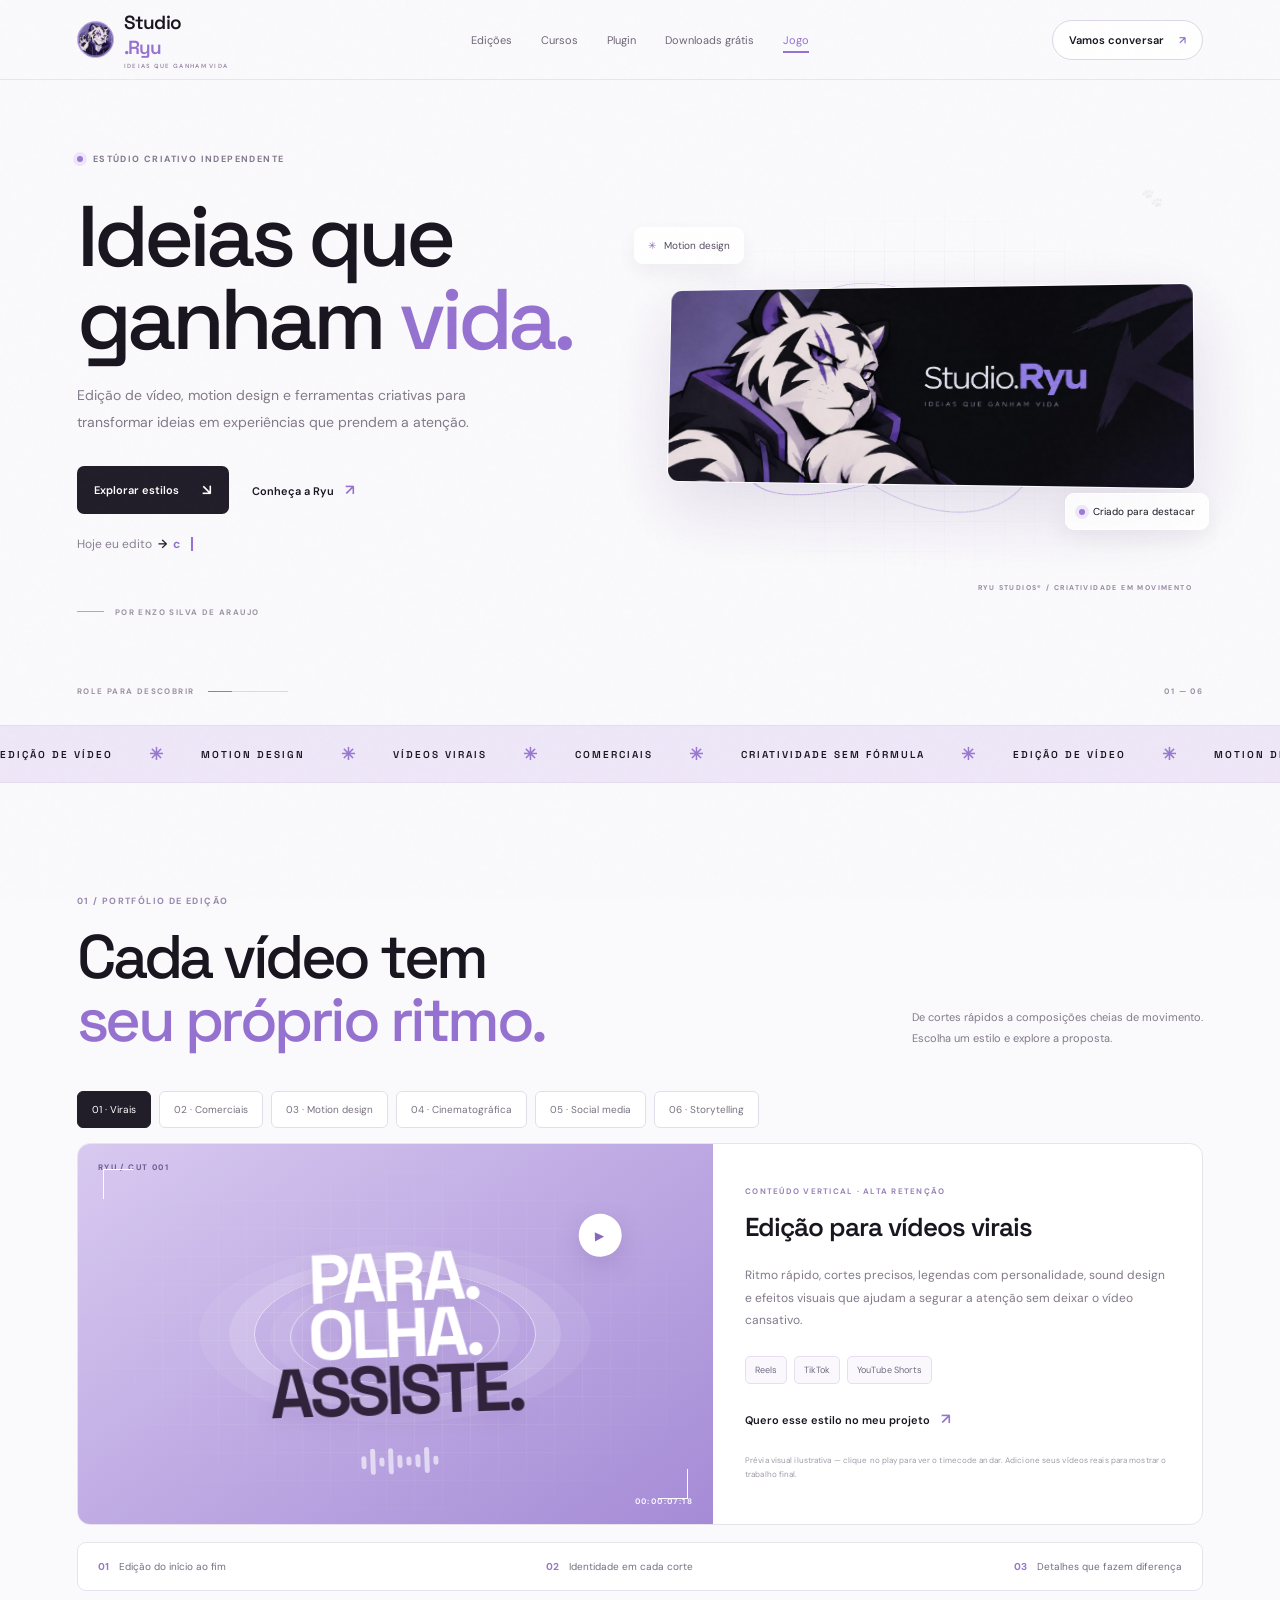
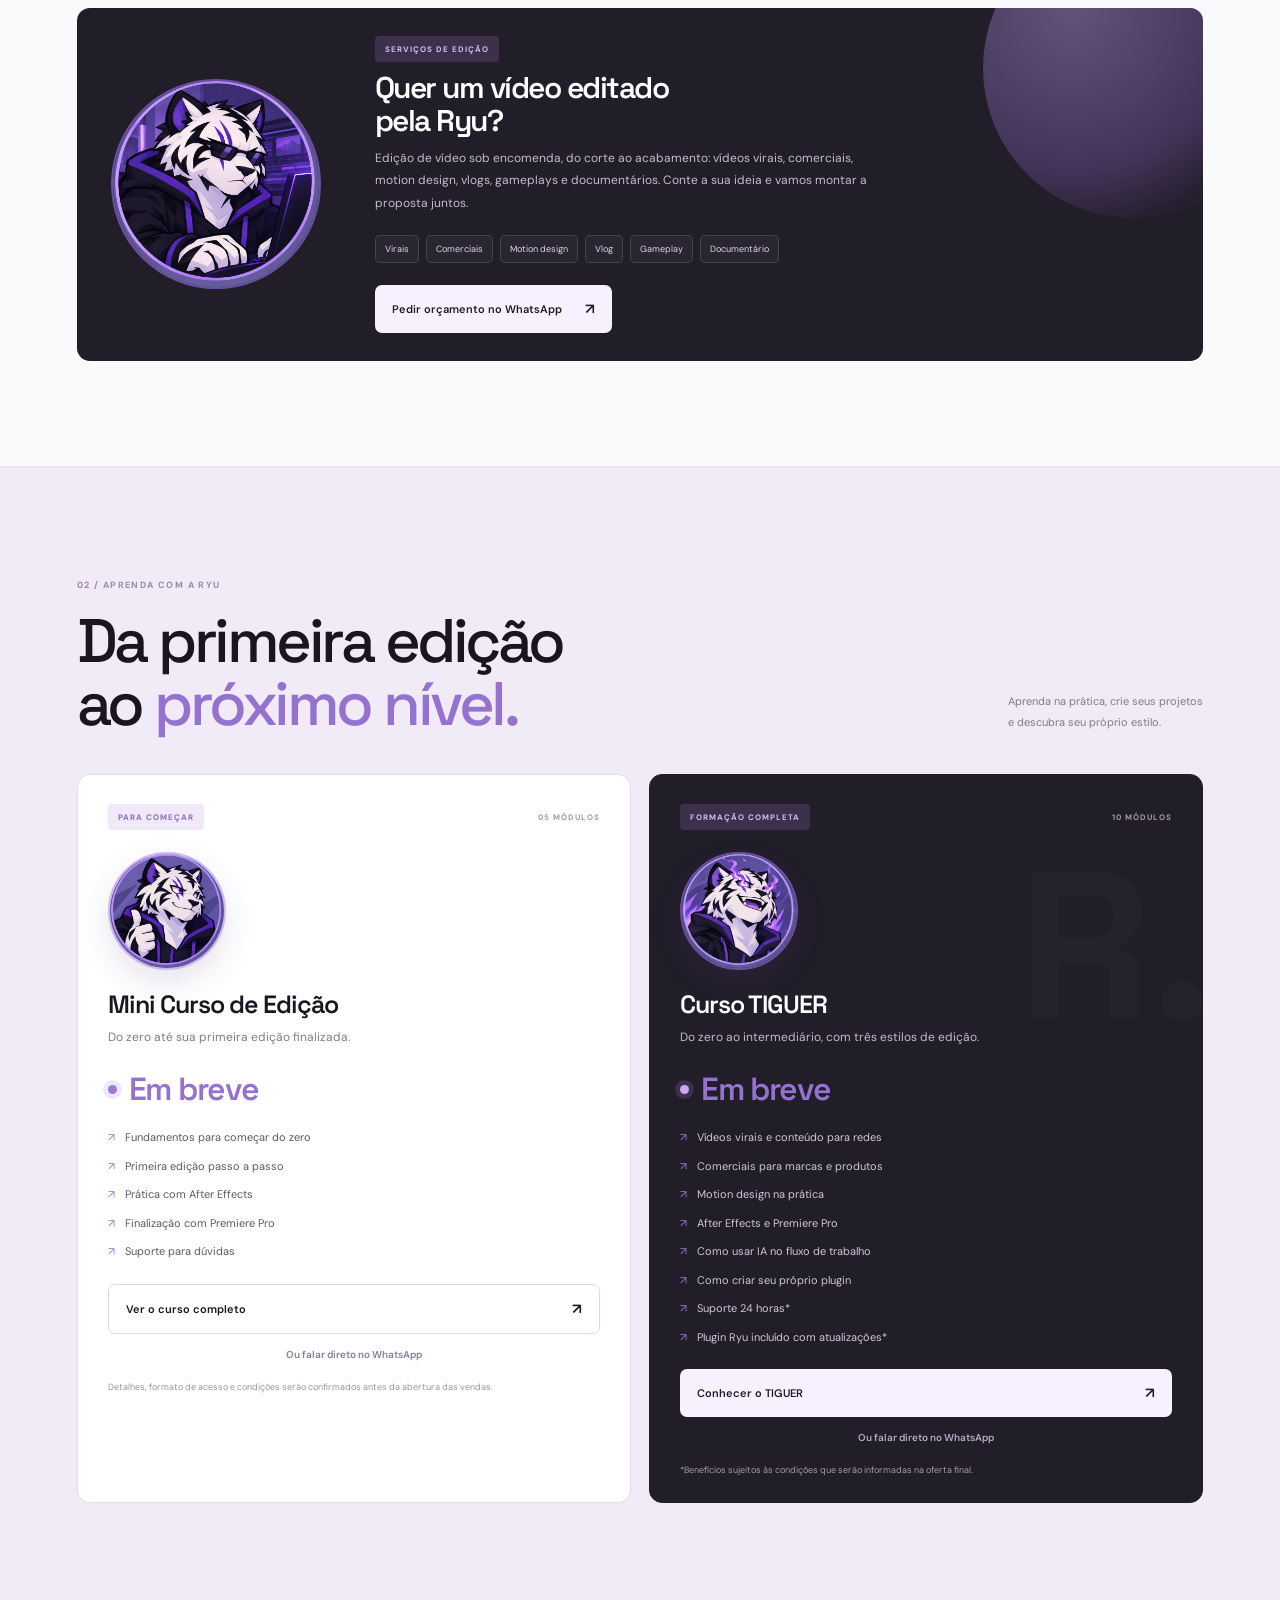
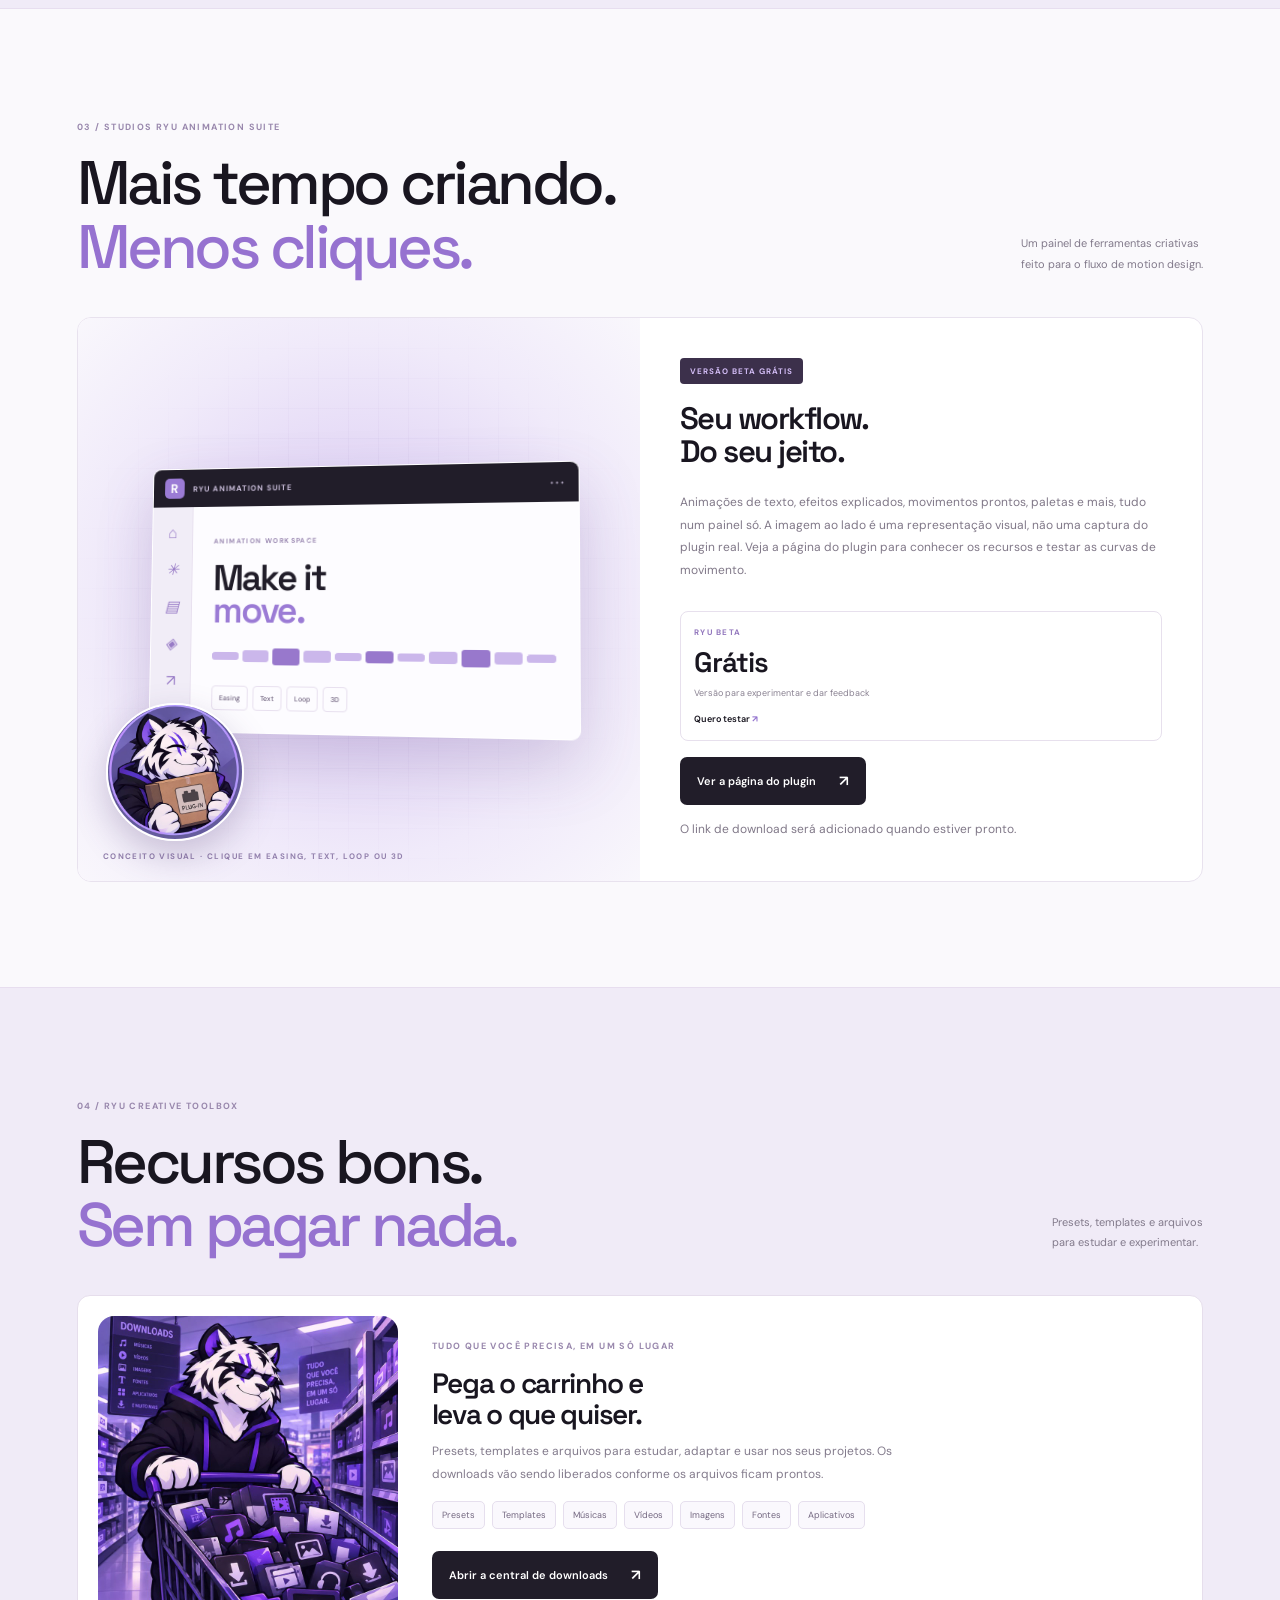
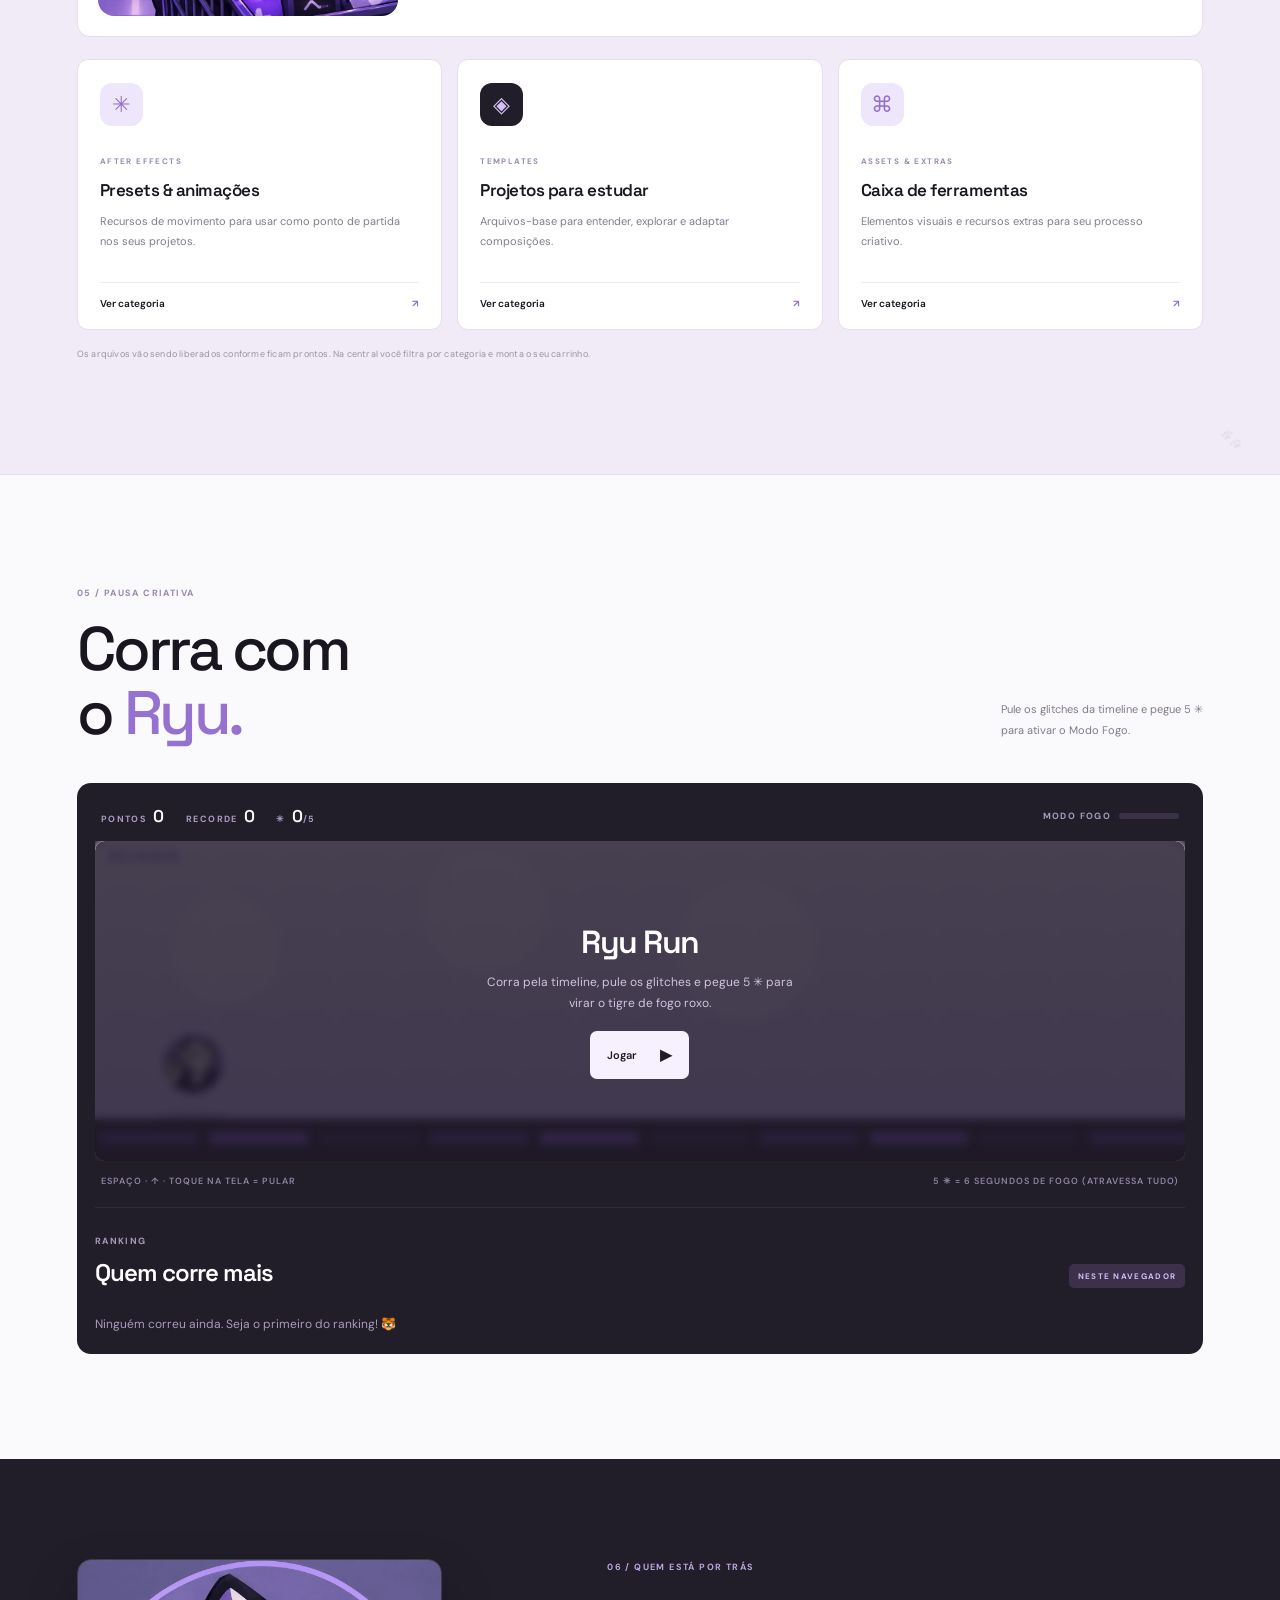
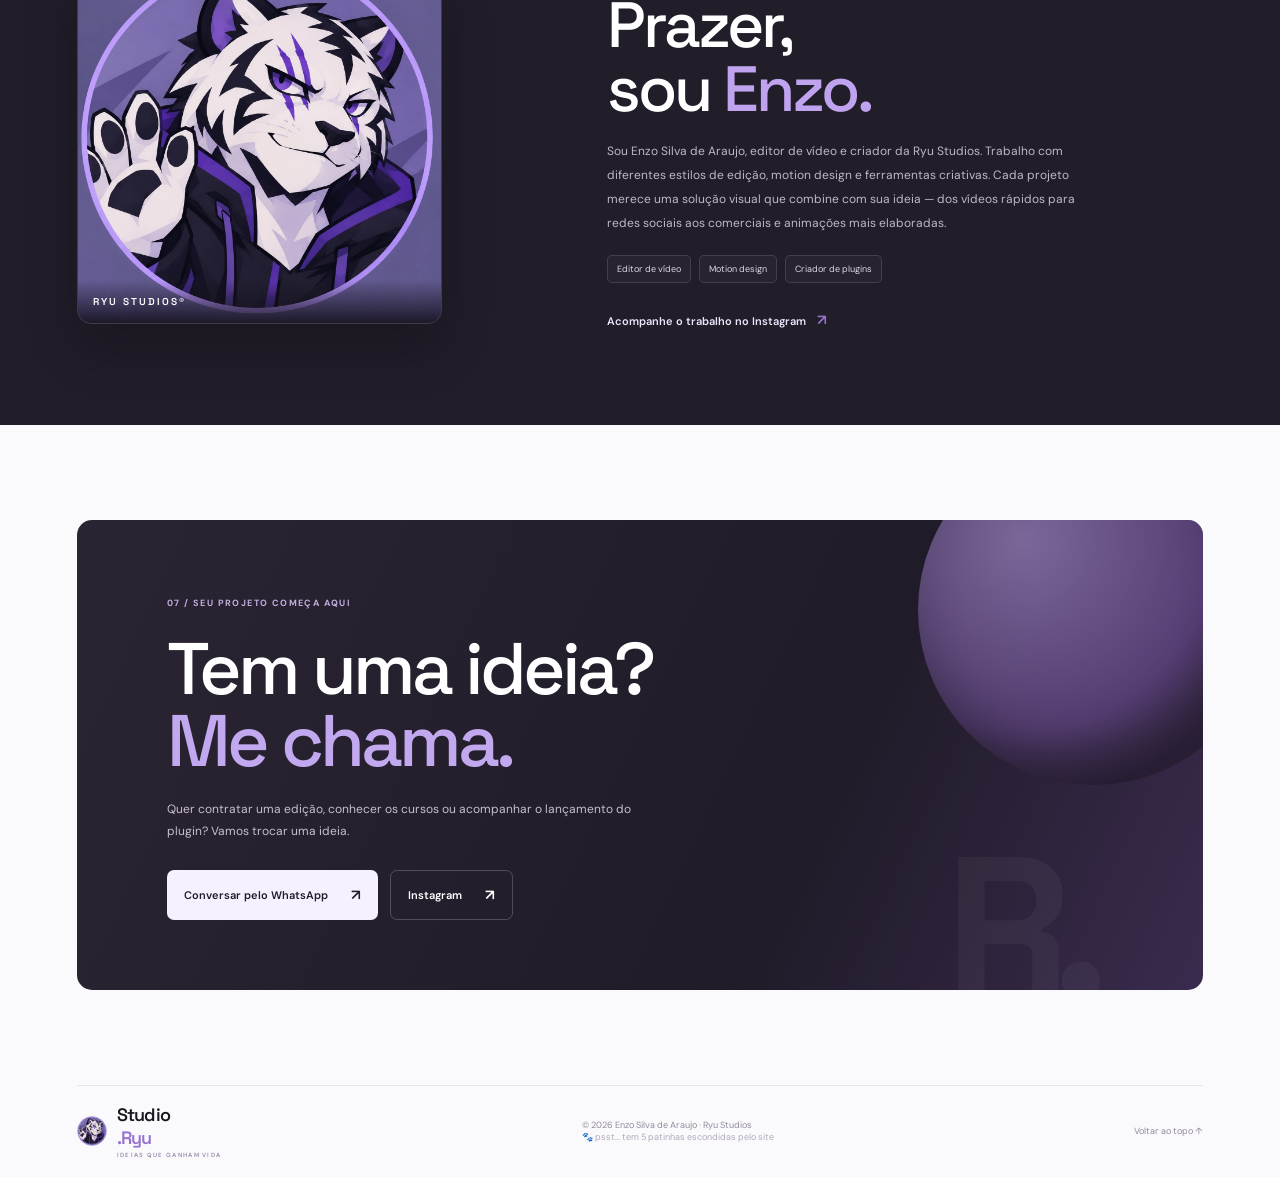
==== commit 2e7e9978: "Add files via upload" ====
--- a/index.html
+++ b/index.html
@@ -14,7 +14,7 @@
   <header class="header">
     <a class="brand" href="#inicio"><img src="assets/ryu-tiger-avatar.jpeg" alt="" class="brand-avatar"><span>Studio<span class="purple">.Ryu</span><small>IDEIAS QUE GANHAM VIDA</small></span></a>
     <button class="menu-toggle" aria-label="Abrir menu" aria-expanded="false"><i></i><i></i></button>
-    <nav class="nav"><a href="#edicoes">Edições</a><a href="#cursos">Cursos</a><a href="#plugin">Plugin</a><a href="#downloads">Downloads grátis</a><a href="#jogo">Jogo</a></nav>
+    <nav class="nav"><a href="#edicoes">Edições</a><a href="#cursos">Cursos</a><a href="#plugin">Plugin</a><a href="downloads.html">Downloads grátis</a><a href="#jogo">Jogo</a></nav>
     <a class="header-cta" href="#contato">Vamos conversar <span>↗</span></a>
   </header>
   <main>
@@ -44,30 +44,31 @@
 
     <section class="courses-section" id="cursos"><div class="wrap section"><div class="section-heading reveal"><div><span class="eyebrow-number">02 / APRENDA COM A RYU</span><h2>Da primeira edição<br>ao <span class="purple">próximo nível.</span></h2></div><p>Aprenda na prática, crie seus projetos<br>e descubra seu próprio estilo.</p></div>
       <div class="course-grid">
-        <article class="course-card reveal"><div class="course-card-top"><span class="course-label">PARA COMEÇAR</span><span class="module-count">05 MÓDULOS</span></div><div class="course-graphic mascot-graphic"><div class="mascot" data-says="Joinha pra quem está começando! 👍|Todo mundo começa do zero.|Sua primeira edição está a caminho!"><img src="assets/tigre-mini.jpeg" alt="Tigre fazendo joinha"></div></div><h3>Mini Curso de Edição</h3><p class="course-subtitle">Do zero até sua primeira edição finalizada.</p><div class="price"><small>R$</small> 50<span>,00</span></div><ul><li>Fundamentos para começar do zero</li><li>Primeira edição passo a passo</li><li>Prática com After Effects</li><li>Finalização com Premiere Pro</li><li>Suporte para dúvidas</li></ul><div class="course-actions"><a class="btn outline-btn" href="mini-curso.html">Ver o curso completo <span>↗</span></a><a class="text-link" href="https://wa.me/5571983716396?text=Oi%20Enzo%21%20Tenho%20interesse%20no%20Mini%20Curso%20de%20Edi%C3%A7%C3%A3o%20%28R%24%2050%29.%20Pode%20me%20passar%20os%20detalhes%3F" target="_blank" rel="noreferrer">Ou falar direto no WhatsApp</a></div><p class="fine-print">Detalhes, formato de acesso e condições serão confirmados antes da abertura das vendas.</p></article>
-        <article class="course-card featured-course reveal"><div class="course-card-top"><span class="course-label lavender-label">FORMAÇÃO COMPLETA</span><span class="module-count">10 MÓDULOS</span></div><div class="course-graphic mascot-graphic"><div class="mascot" data-says="RAWR! 🔥|Do zero ao intermediário!|Isso aqui pega fogo!"><img src="assets/tigre-tiguer.jpeg" alt="Tigre com fogo roxo nos olhos"></div></div><h3>Curso TIGUER</h3><p class="course-subtitle">Do zero ao intermediário, com três estilos de edição.</p><div class="price">R$ 120<span>,00</span></div><ul><li>Vídeos virais e conteúdo para redes</li><li>Comerciais para marcas e produtos</li><li>Motion design na prática</li><li>After Effects e Premiere Pro</li><li>Como usar IA no fluxo de trabalho</li><li>Como criar seu próprio plugin</li><li>Suporte 24 horas*</li><li>Plugin Ryu incluído com atualizações*</li></ul><div class="course-actions"><a class="btn light-btn" href="curso-tiguer.html">Conhecer o TIGUER <span>↗</span></a><a class="text-link" href="https://wa.me/5571983716396?text=Oi%20Enzo%21%20Tenho%20interesse%20no%20Curso%20TIGUER%20%28R%24%20120%29.%20Pode%20me%20passar%20os%20detalhes%3F" target="_blank" rel="noreferrer">Ou falar direto no WhatsApp</a></div><p class="fine-print">*Benefícios sujeitos às condições que serão informadas na oferta final.</p><span class="watermark-r">R.</span></article>
+        <article class="course-card reveal"><div class="course-card-top"><span class="course-label">PARA COMEÇAR</span><span class="module-count">05 MÓDULOS</span></div><div class="course-graphic mascot-graphic"><div class="mascot" data-says="Joinha pra quem está começando! 👍|Todo mundo começa do zero.|Sua primeira edição está a caminho!"><img src="assets/tigre-mini.jpeg" alt="Tigre fazendo joinha"></div></div><h3>Mini Curso de Edição</h3><p class="course-subtitle">Do zero até sua primeira edição finalizada.</p><div class="price soon">Em breve</div><ul><li>Fundamentos para começar do zero</li><li>Primeira edição passo a passo</li><li>Prática com After Effects</li><li>Finalização com Premiere Pro</li><li>Suporte para dúvidas</li></ul><div class="course-actions"><a class="btn outline-btn" href="mini-curso.html">Ver o curso completo <span>↗</span></a><a class="text-link" href="https://wa.me/5571983716396?text=Oi%20Enzo%21%20Tenho%20interesse%20no%20Mini%20Curso%20de%20Edi%C3%A7%C3%A3o.%20Pode%20me%20avisar%20quando%20abrir%3F" target="_blank" rel="noreferrer">Ou falar direto no WhatsApp</a></div><p class="fine-print">Detalhes, formato de acesso e condições serão confirmados antes da abertura das vendas.</p></article>
+        <article class="course-card featured-course reveal"><div class="course-card-top"><span class="course-label lavender-label">FORMAÇÃO COMPLETA</span><span class="module-count">10 MÓDULOS</span></div><div class="course-graphic mascot-graphic"><div class="mascot" data-says="RAWR! 🔥|Do zero ao intermediário!|Isso aqui pega fogo!"><img src="assets/tigre-tiguer.jpeg" alt="Tigre com fogo roxo nos olhos"></div></div><h3>Curso TIGUER</h3><p class="course-subtitle">Do zero ao intermediário, com três estilos de edição.</p><div class="price soon">Em breve</div><ul><li>Vídeos virais e conteúdo para redes</li><li>Comerciais para marcas e produtos</li><li>Motion design na prática</li><li>After Effects e Premiere Pro</li><li>Como usar IA no fluxo de trabalho</li><li>Como criar seu próprio plugin</li><li>Suporte 24 horas*</li><li>Plugin Ryu incluído com atualizações*</li></ul><div class="course-actions"><a class="btn light-btn" href="curso-tiguer.html">Conhecer o TIGUER <span>↗</span></a><a class="text-link" href="https://wa.me/5571983716396?text=Oi%20Enzo%21%20Tenho%20interesse%20no%20Curso%20TIGUER.%20Pode%20me%20avisar%20quando%20abrir%3F" target="_blank" rel="noreferrer">Ou falar direto no WhatsApp</a></div><p class="fine-print">*Benefícios sujeitos às condições que serão informadas na oferta final.</p><span class="watermark-r">R.</span></article>
       </div>
     </div></section>
 
     <section class="section wrap" id="plugin"><div class="section-heading reveal"><div><span class="eyebrow-number">03 / STUDIOS RYU ANIMATION SUITE</span><h2>Mais tempo criando.<br><span class="purple">Menos cliques.</span></h2></div><p>Um painel de ferramentas criativas<br>feito para o fluxo de motion design.</p></div>
       <div class="plugin-panel reveal"><div class="plugin-preview"><div class="plugin-orbit"></div><div class="plugin-window"><div class="plugin-titlebar"><span class="plugin-icon">R</span><b>RYU ANIMATION SUITE</b><span class="window-dots">•••</span></div><div class="plugin-body"><div class="plugin-sidebar"><i>⌂</i><i>✳</i><i>▤</i><i>◈</i><i>↗</i></div><div class="plugin-main"><span>ANIMATION WORKSPACE</span><h4>Make it<br><em>move.</em></h4><div class="waveform"><i></i><i></i><i></i><i></i><i></i><i></i><i></i><i></i><i></i><i></i><i></i></div><div class="plugin-controls"><b>Easing</b><b>Text</b><b>Loop</b><b>3D</b></div></div></div></div><div class="mascot" data-says="Menos cliques, mais animação!|Beta grátis, bora testar?|Entrega rápida de plugin! 📦"><img src="assets/tigre-plugin.jpeg" alt="Tigre abraçando uma caixa de plug-in"></div><span class="preview-caption">CONCEITO VISUAL · CLIQUE EM EASING, TEXT, LOOP OU 3D</span></div>
-        <div class="plugin-details"><span class="course-label lavender-label">ESCOLHA SUA VERSÃO</span><h3>Seu workflow.<br>Do seu jeito.</h3><p>Animações de texto, efeitos explicados, movimentos prontos, paletas e mais, tudo num painel só. A imagem ao lado é uma representação visual, não uma captura do plugin real. Veja a página do plugin para conhecer os recursos e testar as curvas de movimento.</p><div class="plugin-options"><div class="plugin-option"><span>RYU BETA</span><strong>Grátis</strong><small>Versão para experimentar</small><a href="https://wa.me/5571983716396?text=Oi%20Enzo%21%20Quero%20testar%20o%20plugin%20da%20Studio.Ryu.%20Como%20fa%C3%A7o%20para%20receber%3F" target="_blank" rel="noreferrer">Quero testar <b>↗</b></a></div><div class="plugin-option pro-option"><span>RYU PRO</span><strong>R$ 90</strong><small>Versão completa planejada</small><a href="https://wa.me/5571983716396?text=Oi%20Enzo%21%20Tenho%20interesse%20no%20plugin%20RYU%20PRO%20%28R%24%2090%29.%20Pode%20me%20passar%20os%20detalhes%3F" target="_blank" rel="noreferrer">Tenho interesse <b>↗</b></a></div></div><a class="btn dark-btn" style="margin-top:16px" href="plugin.html">Ver a página do plugin <span>↗</span></a><p class="fine-print">Links de download, compra e condições de atualização serão adicionados quando estiverem prontos.</p></div></div>
+        <div class="plugin-details"><span class="course-label lavender-label">VERSÃO BETA GRÁTIS</span><h3>Seu workflow.<br>Do seu jeito.</h3><p>Animações de texto, efeitos explicados, movimentos prontos, paletas e mais, tudo num painel só. A imagem ao lado é uma representação visual, não uma captura do plugin real. Veja a página do plugin para conhecer os recursos e testar as curvas de movimento.</p><div class="plugin-options single"><div class="plugin-option"><span>RYU BETA</span><strong>Grátis</strong><small>Versão para experimentar e dar feedback</small><a href="https://wa.me/5571983716396?text=Oi%20Enzo%21%20Quero%20testar%20o%20plugin%20da%20Studio.Ryu.%20Como%20fa%C3%A7o%20para%20receber%3F" target="_blank" rel="noreferrer">Quero testar <b>↗</b></a></div></div><a class="btn dark-btn" style="margin-top:16px" href="plugin.html">Ver a página do plugin <span>↗</span></a><p class="fine-print">O link de download será adicionado quando estiver pronto.</p></div></div>
     </section>
 
     <section class="downloads-section" id="downloads" style="position:relative"><div class="wrap section"><div class="section-heading reveal"><div><span class="eyebrow-number">04 / RYU CREATIVE TOOLBOX</span><h2>Recursos bons.<br><span class="purple">Sem pagar nada.</span></h2></div><p>Presets, templates e arquivos<br>para estudar e experimentar.</p></div>
-      <div class="dl-feature reveal"><div class="mascot" data-says="Tudo de graça, pode levar!|Enche o carrinho!|Downloads chegando em breve..."><img src="assets/tigre-downloads.jpeg" alt="Tigre de óculos empurrando um carrinho cheio de downloads"></div><div><span class="eyebrow-number">TUDO QUE VOCÊ PRECISA, EM UM SÓ LUGAR</span><h3>Pega o carrinho e<br>leva o que quiser.</h3><p>Presets, templates e arquivos para estudar, adaptar e usar nos seus projetos. Os downloads vão sendo liberados conforme os arquivos ficam prontos.</p><div class="chip-row"><span>Presets</span><span>Templates</span><span>Assets</span><span>Extras</span></div></div></div>
+      <div class="dl-feature reveal"><div class="mascot" data-says="Tudo de graça, pode levar!|Enche o carrinho!|Downloads chegando em breve..."><img src="assets/tigre-downloads.jpeg" alt="Tigre de óculos empurrando um carrinho cheio de downloads"></div><div><span class="eyebrow-number">TUDO QUE VOCÊ PRECISA, EM UM SÓ LUGAR</span><h3>Pega o carrinho e<br>leva o que quiser.</h3><p>Presets, templates e arquivos para estudar, adaptar e usar nos seus projetos. Os downloads vão sendo liberados conforme os arquivos ficam prontos.</p><div class="chip-row"><span>Presets</span><span>Templates</span><span>Músicas</span><span>Vídeos</span><span>Imagens</span><span>Fontes</span><span>Aplicativos</span></div><a class="btn dark-btn" href="downloads.html" style="width:max-content">Abrir a central de downloads <span>↗</span></a></div></div>
       <div class="download-grid">
-      <article class="download-card reveal"><div class="download-icon">✳</div><span>AFTER EFFECTS</span><h3>Presets & animações</h3><p>Recursos de movimento para usar como ponto de partida nos seus projetos.</p><a href="#contato">Downloads em breve <b>↗</b></a></article>
-      <article class="download-card reveal"><div class="download-icon dark-icon">◈</div><span>TEMPLATES</span><h3>Projetos para estudar</h3><p>Arquivos-base para entender, explorar e adaptar composições.</p><a href="#contato">Downloads em breve <b>↗</b></a></article>
-      <article class="download-card reveal"><div class="download-icon">⌘</div><span>ASSETS & EXTRAS</span><h3>Caixa de ferramentas</h3><p>Elementos visuais e recursos extras para seu processo criativo.</p><a href="#contato">Downloads em breve <b>↗</b></a></article>
-    </div><p class="download-note">Os botões de download serão ativados quando os arquivos reais forem adicionados.</p></div>
+      <article class="download-card reveal"><div class="download-icon">✳</div><span>AFTER EFFECTS</span><h3>Presets & animações</h3><p>Recursos de movimento para usar como ponto de partida nos seus projetos.</p><a href="downloads.html#presets">Ver categoria <b>↗</b></a></article>
+      <article class="download-card reveal"><div class="download-icon dark-icon">◈</div><span>TEMPLATES</span><h3>Projetos para estudar</h3><p>Arquivos-base para entender, explorar e adaptar composições.</p><a href="downloads.html#templates">Ver categoria <b>↗</b></a></article>
+      <article class="download-card reveal"><div class="download-icon">⌘</div><span>ASSETS & EXTRAS</span><h3>Caixa de ferramentas</h3><p>Elementos visuais e recursos extras para seu processo criativo.</p><a href="downloads.html#extras">Ver categoria <b>↗</b></a></article>
+    </div><p class="download-note">Os arquivos vão sendo liberados conforme ficam prontos. Na central você filtra por categoria e monta o seu carrinho.</p></div>
       <button class="paw" data-paw="downloads" style="right:2.5%;bottom:20px" aria-label="Patinha escondida">🐾</button></section>
 
     <section class="section wrap" id="jogo"><div class="section-heading reveal"><div><span class="eyebrow-number">05 / PAUSA CRIATIVA</span><h2>Corra com<br>o <span class="purple">Ryu.</span></h2></div><p>Pule os glitches da timeline e pegue 5 ✳<br>para ativar o Modo Fogo.</p></div>
       <div class="game-card reveal"><div class="game-hud"><span>PONTOS<b id="g-score">0</b></span><span>RECORDE<b id="g-best">0</b></span><span>✳<b id="g-stars">0</b>/5</span><span class="fire-meter">MODO FOGO<i id="g-meter"></i></span></div>
         <div class="game-stage" id="game-stage" tabindex="0" aria-label="Jogo Ryu Run. Pressione espaço ou seta para cima para pular."><canvas id="game" width="900" height="260"></canvas>
-          <div class="game-overlay" id="game-overlay"><h3 id="g-title">Ryu Run</h3><p id="g-text">Corra pela timeline, pule os glitches e pegue 5 ✳ para virar o tigre de fogo roxo.</p><button type="button" class="btn light-btn" id="g-start">Jogar <span>▶</span></button></div></div>
-        <div class="game-help"><span>ESPAÇO · ↑ · TOQUE NA TELA = PULAR</span><span>5 ✳ = 6 SEGUNDOS DE FOGO (ATRAVESSA TUDO)</span></div></div>
+          <div class="game-overlay" id="game-overlay"><h3 id="g-title">Ryu Run</h3><p id="g-text">Corra pela timeline, pule os glitches e pegue 5 ✳ para virar o tigre de fogo roxo.</p><form class="g-save" id="g-save" hidden autocomplete="off"><input id="g-name" maxlength="14" placeholder="Seu apelido" aria-label="Seu apelido para o ranking"><button type="submit" class="btn light-btn">Salvar no ranking <span>🏆</span></button></form><button type="button" class="btn light-btn" id="g-start">Jogar <span>▶</span></button></div></div>
+        <div class="game-help"><span>ESPAÇO · ↑ · TOQUE NA TELA = PULAR</span><span>5 ✳ = 6 SEGUNDOS DE FOGO (ATRAVESSA TUDO)</span></div>
+        <div class="rank" id="rank"><div class="rank-head"><div><span class="eyebrow-number">RANKING</span><h3>Quem corre mais</h3></div><span class="rank-tag" id="rank-tag">NESTE NAVEGADOR</span></div><ol class="rank-list" id="rank-list"></ol><p class="rank-empty" id="rank-empty">Ninguém correu ainda. Seja o primeiro do ranking! 🐯</p></div></div>
     </section>
 
     <section class="about-section" id="sobre"><div class="wrap about-layout"><div class="about-photo reveal"><img src="assets/ryu-tiger-avatar.jpeg" alt="Mascote tigre da identidade visual da Ryu Studios"><span>RYU STUDIOS®</span></div><div class="about-copy reveal"><span class="eyebrow-number">06 / QUEM ESTÁ POR TRÁS</span><h2>Prazer,<br>sou <span>Enzo.</span></h2><p>Sou Enzo Silva de Araujo, editor de vídeo e criador da Ryu Studios. Trabalho com diferentes estilos de edição, motion design e ferramentas criativas. Cada projeto merece uma solução visual que combine com sua ideia — dos vídeos rápidos para redes sociais aos comerciais e animações mais elaboradas.</p><div class="skill-tags"><span>Editor de vídeo</span><span>Motion design</span><span>Criador de plugins</span></div><a class="plain-link light-link" href="https://www.instagram.com/studios.ryu_oficial/" target="_blank" rel="noreferrer">Acompanhe o trabalho no Instagram <span>↗</span></a></div></div></section>
--- a/style.css
+++ b/style.css
@@ -269,3 +269,112 @@
   .sec{padding-top:65px}.band{margin-top:65px}
 }
 @media(prefers-reduced-motion:reduce){.cursor-glow,.ember,.confetti{display:none}.mascot-ring{animation:none}}
+
+
+/* ============ V3 — "Em breve", só Beta, ranking do jogo e central de downloads ============ */
+.price.soon{font-size:32px;letter-spacing:-1.3px;display:inline-flex;align-items:center;gap:12px;color:#9672d0}
+.price.soon:before{content:'';width:9px;height:9px;border-radius:50%;background:#9b7ad3;box-shadow:0 0 0 5px #eee6fa;animation:soonpulse 1.8s ease-in-out infinite}
+.featured-course .price.soon:before{background:#c9a9f5;box-shadow:0 0 0 5px #3c304b}
+@keyframes soonpulse{50%{box-shadow:0 0 0 9px #9b7ad322;transform:scale(.85)}}
+.facts b.soon-b{font-size:26px;letter-spacing:-1.1px;padding:9px 0 5px;color:#9672d0}
+.plugin-options.single{grid-template-columns:1fr}
+.versions.single{grid-template-columns:minmax(0,520px)}
+
+/* jogo: formulário de apelido e ranking */
+.g-save{display:flex;gap:8px;flex-wrap:wrap;justify-content:center;margin-top:6px;padding:0 10px}
+.g-save[hidden]{display:none}
+.g-save input{font:600 12px var(--font);border:1px solid #6c4fa0;background:#2b2535;color:#fff;border-radius:7px;padding:13px 14px;width:170px;outline:none;transition:border-color .2s,box-shadow .2s}
+.g-save input:focus{border-color:#caa6ff;box-shadow:0 0 0 3px #9c5cff33}
+.g-save input::placeholder{color:#8f84a1}
+.g-save .btn{margin:0;border:0;font-family:inherit}
+.rank{margin-top:20px;border-top:1px solid #342b40;padding-top:20px}
+.rank-head{display:flex;justify-content:space-between;align-items:flex-end;gap:12px;margin-bottom:14px;flex-wrap:wrap}
+.rank-head .eyebrow-number{color:#a99bbd}
+.rank-head h3{font:600 24px var(--display);letter-spacing:-1px;margin:8px 0 0}
+.rank-tag{font-size:8px;letter-spacing:1.3px;font-weight:700;color:#d3bdf6;background:#3c304b;border-radius:5px;padding:7px 9px}
+.rank-list{list-style:none;margin:0;padding:0;display:grid;gap:7px}
+.rank-list li{display:grid;grid-template-columns:34px 1fr auto 70px;gap:10px;align-items:center;background:#2b2535;border:1px solid #3d3449;border-radius:9px;padding:11px 14px;animation:itemin .5s both;transition:transform .2s,border-color .2s}
+.rank-list li:hover{transform:translateX(5px);border-color:#6c4fa0}
+.rank-list li.me{border-color:#caa6ff;background:#35294a}
+.rank-list li:nth-child(1){background:linear-gradient(90deg,#4a3668,#2b2535)}
+.rk-pos{font:600 13px var(--display);color:#a99bbd;text-align:center}
+.rk-name{font:600 13px var(--display);letter-spacing:-.2px;overflow:hidden;text-overflow:ellipsis;white-space:nowrap}
+.rk-tries{font-size:9px;letter-spacing:.8px;font-weight:600;color:#8f84a1}
+.rk-score{font:600 17px var(--display);text-align:right;color:#e5d5ff}
+.rank-empty{font-size:12px;color:#a99bbd;margin:0;padding:14px 0 4px}
+.rank-empty[hidden]{display:none}
+@media(max-width:640px){.rank-list li{grid-template-columns:28px 1fr 56px}.rk-tries{display:none}.g-save input{width:100%}}
+
+/* central de downloads */
+@keyframes itemin{from{opacity:0;transform:translateY(14px) scale(.98)}to{opacity:1;transform:none}}
+.dl-hero .page-hero-art .mascot{width:min(380px,84%)}
+.dl-hero .page-hero-art .mascot img{border-radius:24px}
+.dl-stats{display:flex;gap:26px;margin:24px 0 28px;flex-wrap:wrap}
+.dl-stats div b{display:block;font:600 34px var(--display);letter-spacing:-1.8px}
+.dl-stats div span{font-size:9px;letter-spacing:1.3px;font-weight:700;color:#9a83ba}
+.cat-grid{display:grid;grid-template-columns:repeat(4,1fr);gap:14px}
+.cat-card{position:relative;text-align:left;border:1px solid #e4dce9;background:#fff;border-radius:14px;padding:22px 20px 18px;overflow:hidden;color:inherit;transition:transform .3s cubic-bezier(.2,.8,.3,1),box-shadow .3s,border-color .3s;--mx:50%;--my:50%;animation:itemin .55s both}
+.cat-card:before{content:'';position:absolute;inset:0;background:radial-gradient(240px circle at var(--mx) var(--my),color-mix(in srgb,var(--c) 22%,transparent),transparent 65%);opacity:0;transition:opacity .3s;pointer-events:none}
+.cat-card:hover{transform:translateY(-6px);box-shadow:0 20px 40px #31213e14;border-color:var(--c)}
+.cat-card:hover:before,.cat-card.on:before{opacity:1}
+.cat-card.on{border-color:var(--c);box-shadow:0 0 0 2px color-mix(in srgb,var(--c) 40%,transparent),0 20px 40px #31213e12}
+.cat-ico{width:48px;height:48px;border-radius:14px;background:var(--c);color:#fff;display:grid;place-items:center;font:600 22px var(--display);margin-bottom:18px;transition:transform .4s cubic-bezier(.3,1.7,.5,1);position:relative}
+.cat-card:hover .cat-ico{transform:rotate(-10deg) scale(1.14)}
+.cat-card h3{font:600 17px var(--display);letter-spacing:-.5px;margin:0 0 6px;position:relative}
+.cat-card p{font-size:11px;line-height:1.7;color:#837b8c;margin:0 0 16px;min-height:38px;position:relative}
+.cat-count{font-size:9px;letter-spacing:1.2px;font-weight:700;color:var(--c);display:flex;justify-content:space-between;position:relative}
+.cat-count i{font-style:normal;transition:transform .25s}
+.cat-card:hover .cat-count i{transform:translate(3px,-3px)}
+.dl-toolbar{display:grid;gap:14px;margin-bottom:18px}
+.dl-search{position:relative}
+.dl-search input{width:100%;font:500 14px var(--font);border:1px solid #ddd2ec;background:#fff;border-radius:12px;padding:17px 56px 17px 48px;outline:none;color:var(--ink);transition:border-color .2s,box-shadow .2s}
+.dl-search input:focus{border-color:#9672d0;box-shadow:0 0 0 4px #9672d022}
+.dl-search:before{content:'⌕';position:absolute;left:18px;top:50%;transform:translateY(-52%);font-size:22px;color:#9672d0}
+.dl-search kbd{position:absolute;right:14px;top:50%;transform:translateY(-50%);font:700 10px var(--font);border:1px solid #ddd2ec;border-radius:6px;padding:4px 8px;color:#9a83ba;background:#faf8fd}
+.dl-chips{display:flex;gap:7px;flex-wrap:wrap}
+.dl-chip{border:1px solid #e0d6ec;background:#fff;border-radius:99px;padding:10px 14px;font-size:10px;font-weight:600;color:#6f6480;transition:all .2s;position:relative;overflow:hidden}
+.dl-chip:hover{border-color:#9672d0;color:#9672d0;transform:translateY(-2px)}
+.dl-chip.on{background:#211d29;border-color:#211d29;color:#fff}
+.dl-chip b{margin-left:6px;font-size:9px;opacity:.6}
+.dl-chip.cart-chip{margin-left:auto;border-color:#caa6ff;background:#f6f0ff;color:#7a53c0}
+.dl-chip.cart-chip.on{background:#9672d0;border-color:#9672d0;color:#fff}
+.cat-info{border-radius:14px;padding:26px 28px;color:#fff;display:flex;gap:22px;align-items:center;margin-bottom:16px;background:linear-gradient(120deg,var(--c,#9471ce),color-mix(in srgb,var(--c,#9471ce) 55%,#211d29));position:relative;overflow:hidden;transition:background .4s}
+.cat-info:after{content:attr(data-ico);position:absolute;right:20px;top:-26px;font:700 150px var(--display);color:#ffffff14;line-height:1;pointer-events:none}
+.cat-info h3{font:600 26px var(--display);letter-spacing:-1.2px;margin:0 0 6px}
+.cat-info p{font-size:12px;line-height:1.8;margin:0;color:#ffffffcc;max-width:560px}
+.cat-info small{margin-left:auto;font:700 9px var(--font);letter-spacing:1.4px;background:#ffffff22;padding:9px 12px;border-radius:6px;white-space:nowrap;position:relative;z-index:1}
+.dl-grid{display:grid;grid-template-columns:repeat(3,1fr);gap:14px}
+.dl-item{--c:#9471ce;--mx:50%;--my:50%;position:relative;background:#fff;border:1px solid #e6deec;border-radius:13px;padding:20px 20px 16px;display:flex;flex-direction:column;overflow:hidden;animation:itemin .5s both;animation-delay:calc(var(--i,0)*45ms);transition:transform .3s,box-shadow .3s,border-color .3s}
+.dl-item:before{content:'';position:absolute;inset:0;background:radial-gradient(260px circle at var(--mx) var(--my),color-mix(in srgb,var(--c) 18%,transparent),transparent 65%);opacity:0;transition:opacity .3s;pointer-events:none}
+.dl-item:hover{transform:translateY(-5px);box-shadow:0 18px 36px #31213e12;border-color:var(--c)}
+.dl-item:hover:before{opacity:1}
+.dl-item>*{position:relative}
+.dl-top{display:flex;align-items:center;gap:10px}
+.dl-ico{width:36px;height:36px;border-radius:10px;background:var(--c);color:#fff;display:grid;place-items:center;font:600 17px var(--display);flex:none}
+.dl-cat{font-size:8px;letter-spacing:1.3px;font-weight:700;color:var(--c);flex:1}
+.dl-cartbtn{border:1px solid #e6deec;background:#faf8fd;border-radius:9px;width:36px;height:36px;font-size:15px;transition:all .25s cubic-bezier(.3,1.7,.5,1);color:#8a7e97}
+.dl-cartbtn:hover{border-color:var(--c);transform:scale(1.12)}
+.dl-cartbtn.on{background:#211d29;border-color:#211d29;color:#e5d5ff;transform:scale(1.05) rotate(-6deg)}
+.dl-item h3{font:600 17px var(--display);letter-spacing:-.5px;margin:16px 0 7px}
+.dl-item p{font-size:11px;line-height:1.8;color:#837b8c;margin:0 0 12px}
+.dl-tags{display:flex;gap:6px;flex-wrap:wrap;margin-bottom:16px}
+.dl-tags span{font-size:9px;border:1px solid #e6dfee;background:#faf8fd;border-radius:5px;padding:5px 8px;color:#746881}
+.dl-foot{margin-top:auto;display:flex;align-items:center;justify-content:space-between;gap:10px;border-top:1px solid #eee8f3;padding-top:14px}
+.dl-meta{font-size:9px;letter-spacing:1px;font-weight:700;color:#a39aaa;display:flex;align-items:center;gap:7px}
+.dl-meta.soon:before{content:'';width:6px;height:6px;border-radius:50%;background:#9b7ad3;box-shadow:0 0 0 3px #eee6fa;animation:soonpulse 1.8s ease-in-out infinite}
+.dl-btn{font-size:10px;font-weight:700;border-radius:7px;padding:10px 12px;background:#211d29;color:#fff;transition:transform .2s,box-shadow .2s}
+.dl-btn:hover{transform:translateY(-2px);box-shadow:0 8px 20px #21152b22}
+.dl-btn.ghost{background:#f1eafb;color:#7a53c0}
+.dl-empty{grid-column:1/-1;text-align:center;padding:50px 20px;background:#fff;border:1px dashed #d9c9f2;border-radius:14px}
+.dl-empty .mascot{width:120px;height:120px;margin-bottom:14px}
+.dl-empty h3{font:600 22px var(--display);letter-spacing:-1px;margin:0 0 6px}
+.dl-empty p{font-size:12px;color:#837b8c;margin:0 0 18px}
+.dl-empty .btn{border:0;font-family:inherit;display:inline-flex}
+.cart-bar{position:fixed;left:50%;bottom:24px;transform:translate(-50%,90px);background:#211d29;color:#f1e8ff;border:1px solid #6c4fa0;border-radius:99px;padding:11px 12px 11px 20px;display:flex;align-items:center;gap:16px;font-size:12px;font-weight:600;box-shadow:0 14px 40px #1a102e55;z-index:75;transition:transform .45s cubic-bezier(.2,1.4,.4,1)}
+.cart-bar.show{transform:translate(-50%,0)}
+.cart-bar button{border:0;border-radius:99px;padding:10px 14px;font-size:11px;font-weight:700;background:#f7f1ff;color:#211c2b}
+.cart-bar .clear{background:none;color:#b6a9c6;padding:10px 4px}
+@media(max-width:850px){.cat-grid{grid-template-columns:repeat(2,1fr)}.dl-grid{grid-template-columns:repeat(2,1fr)}}
+@media(max-width:640px){.cat-grid,.dl-grid{grid-template-columns:1fr}.cat-info{flex-direction:column;align-items:flex-start}.cat-info small{margin-left:0}.dl-chip.cart-chip{margin-left:0}.dl-search kbd{display:none}.cart-bar{width:calc(100% - 28px);justify-content:space-between;bottom:16px}}
+
+.cart-bar.show ~ .toast{bottom:88px}
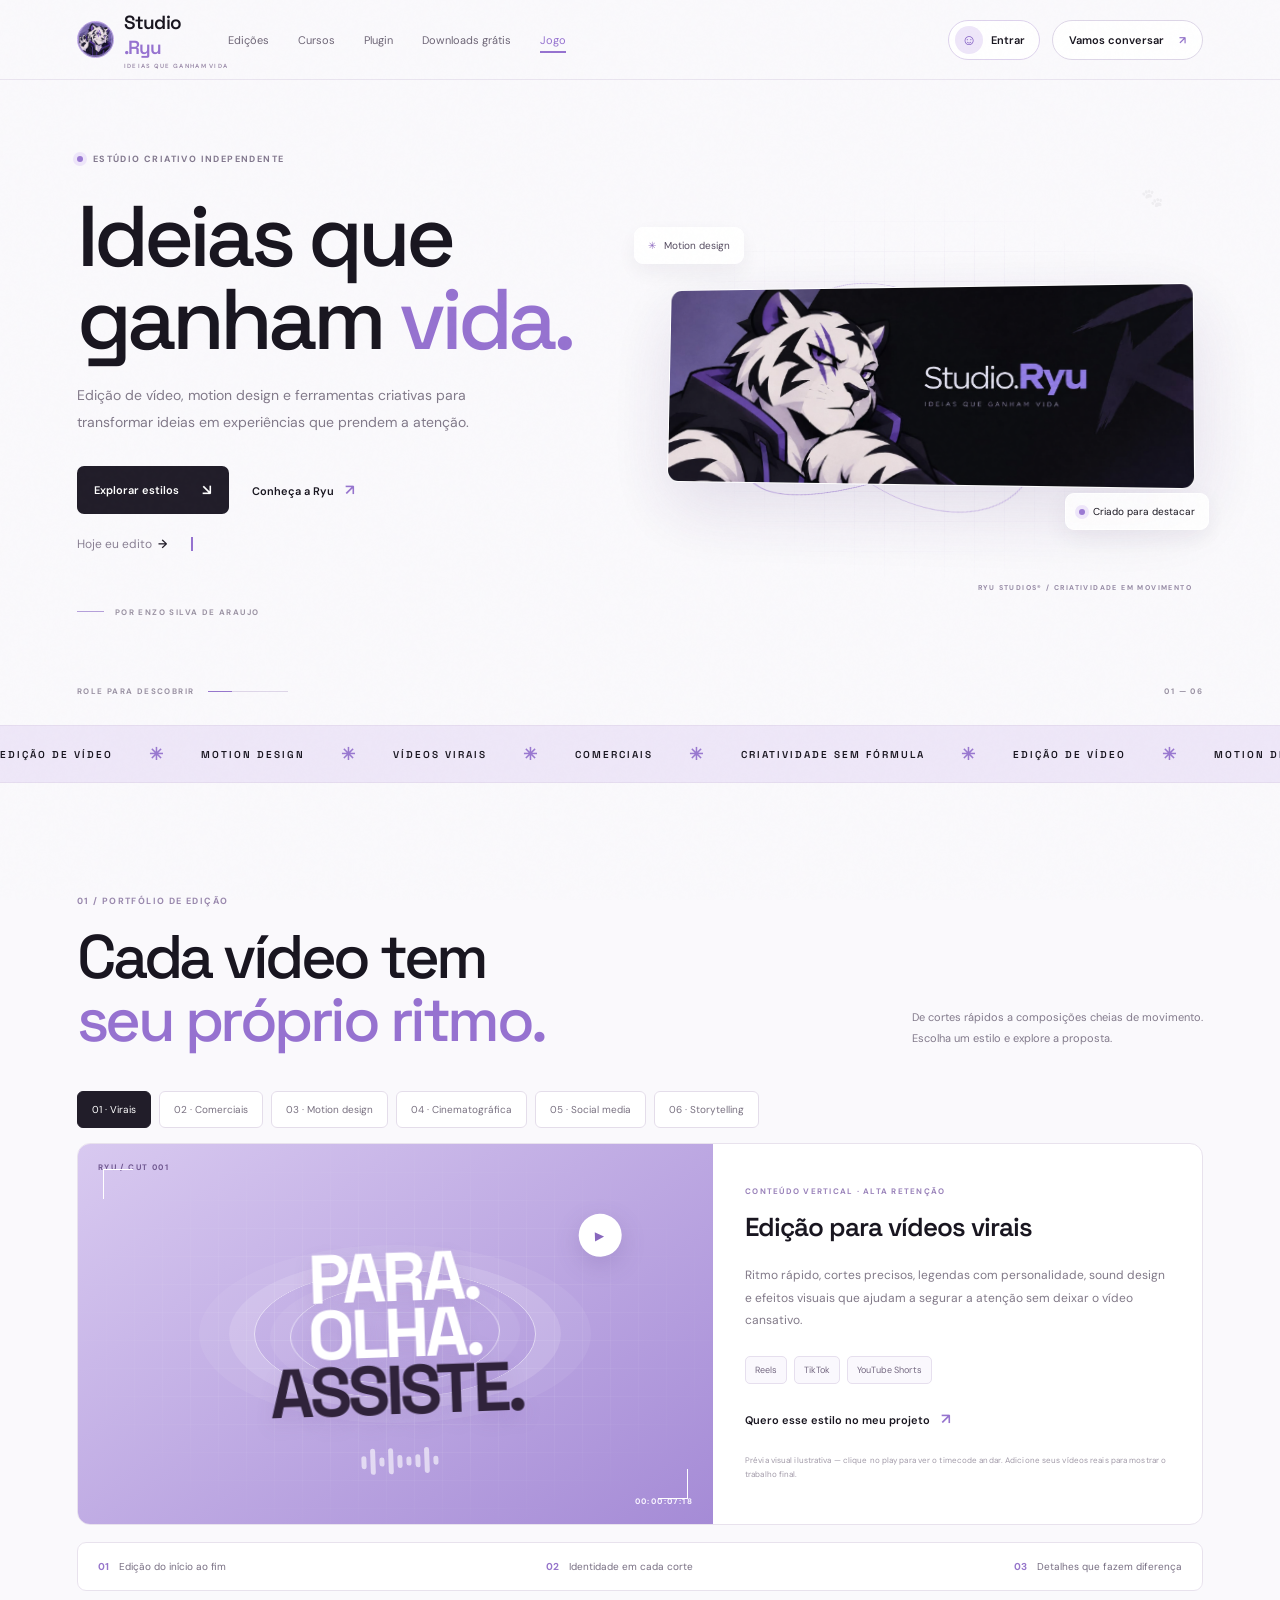
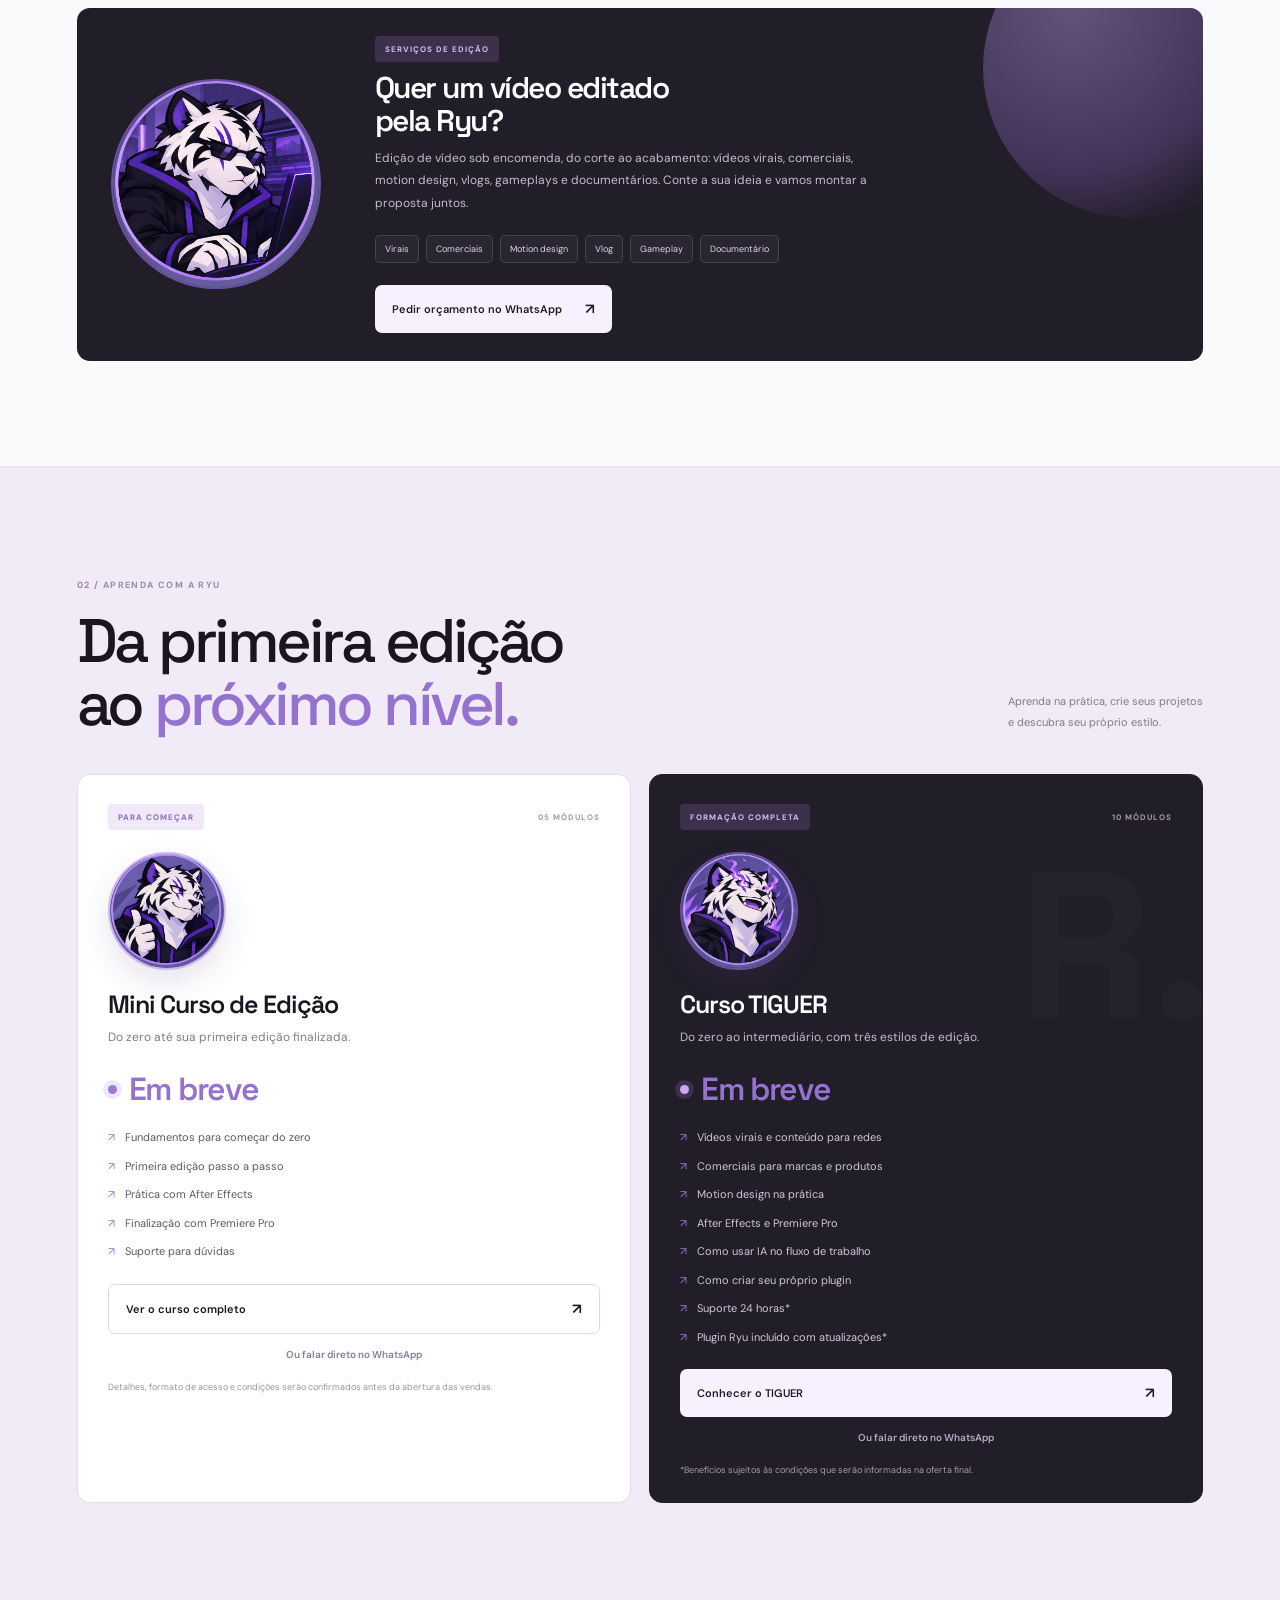
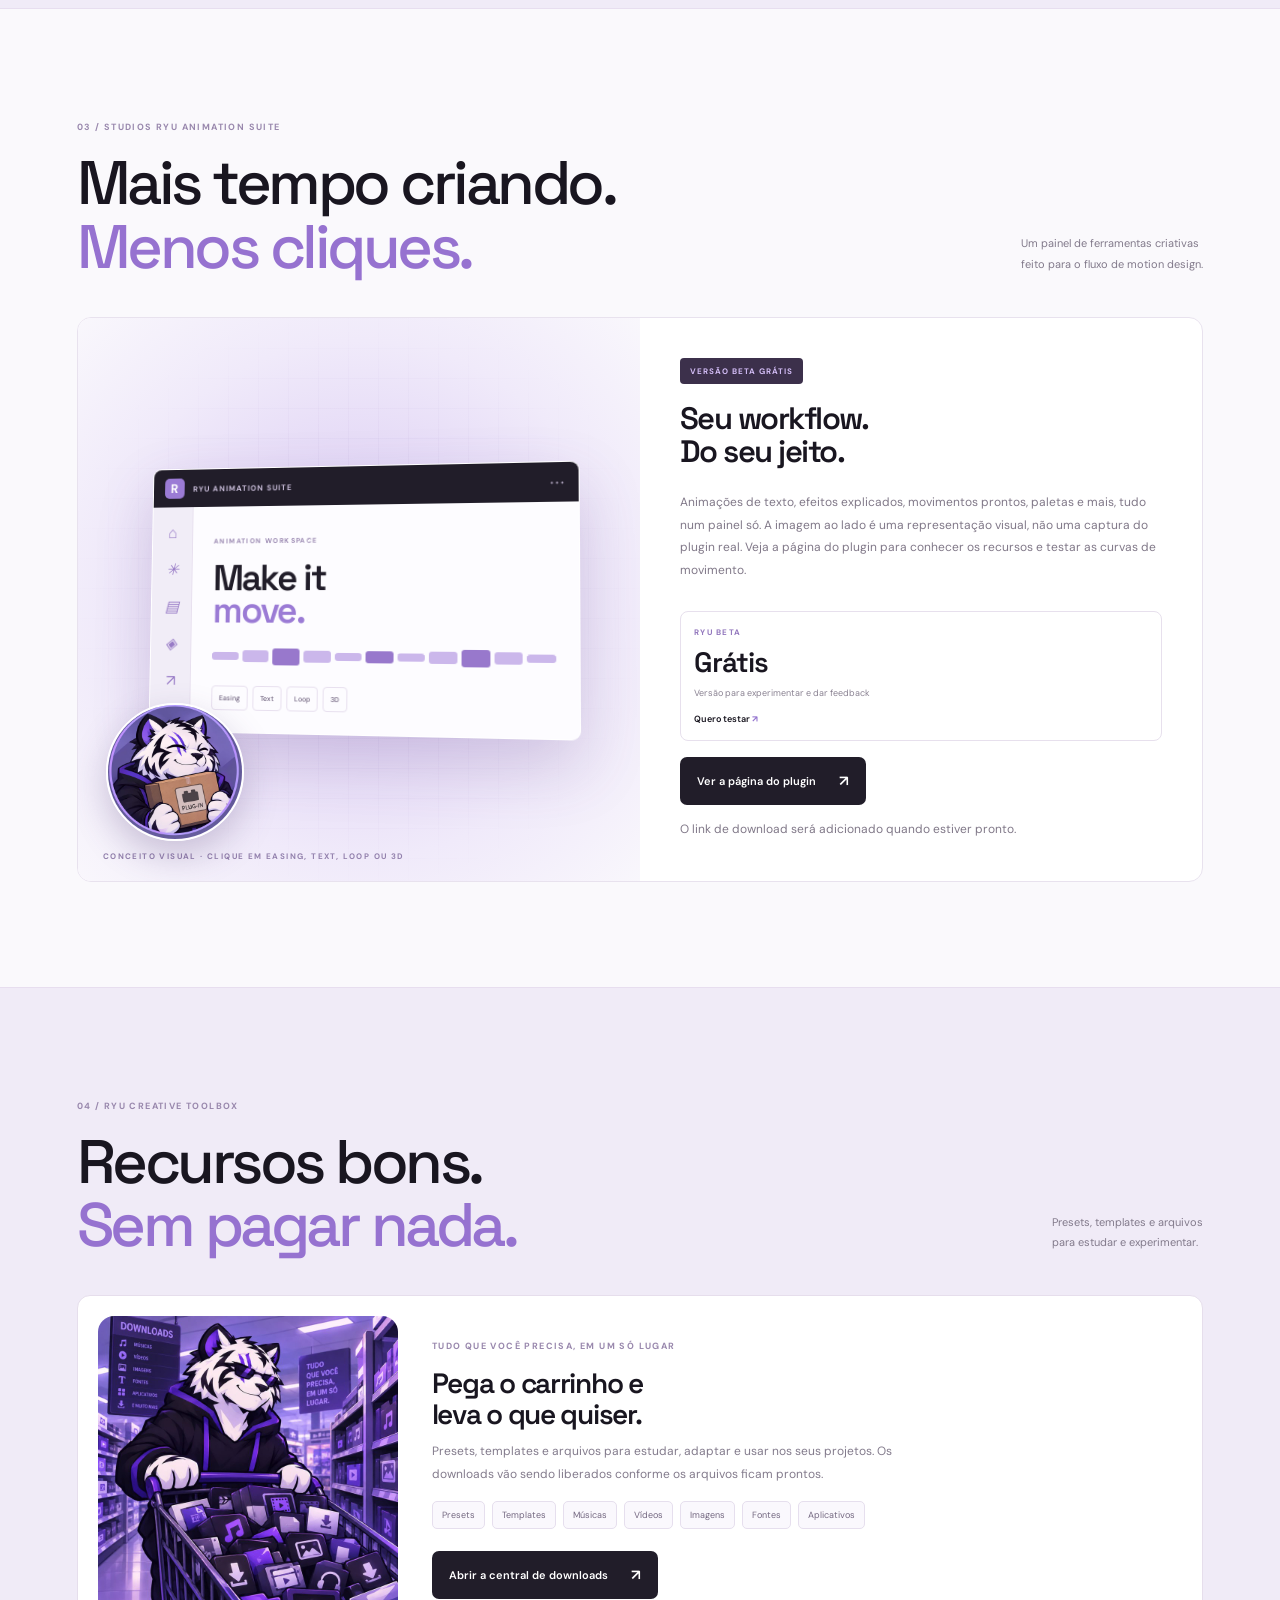
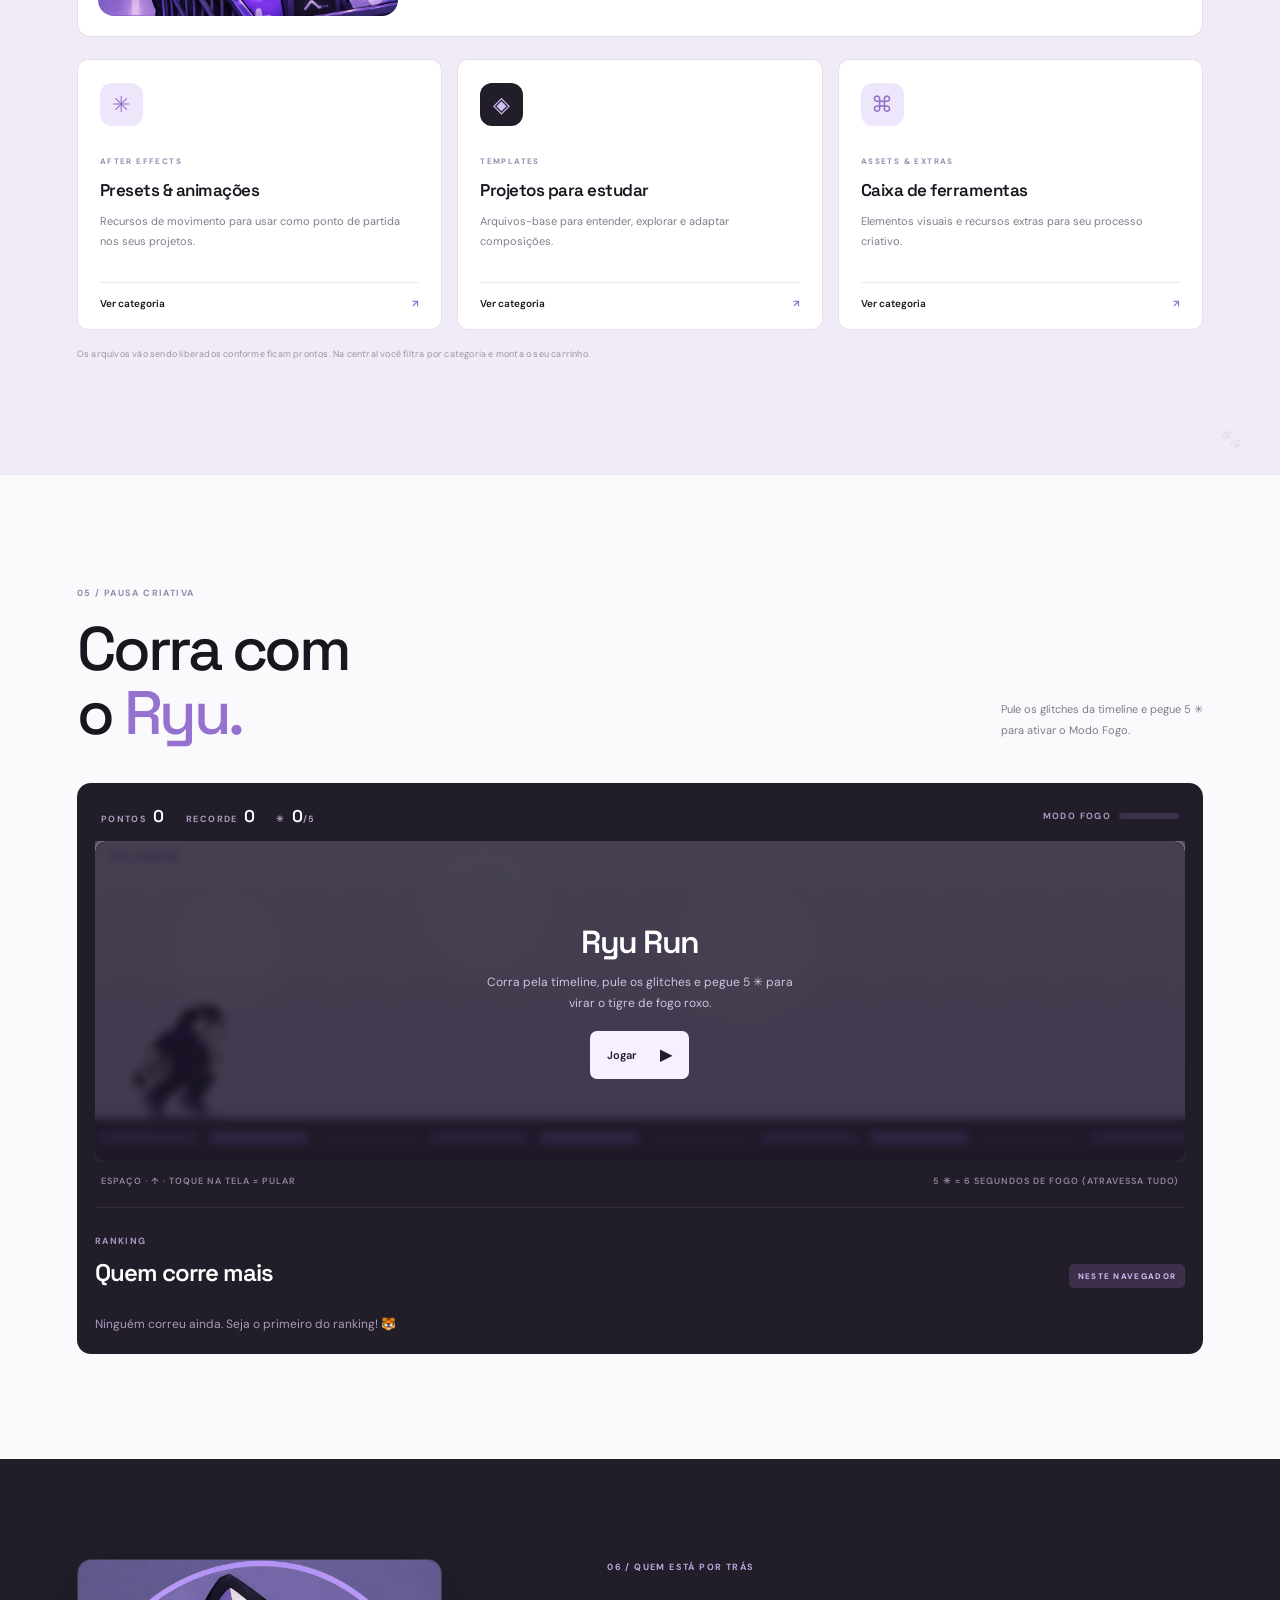
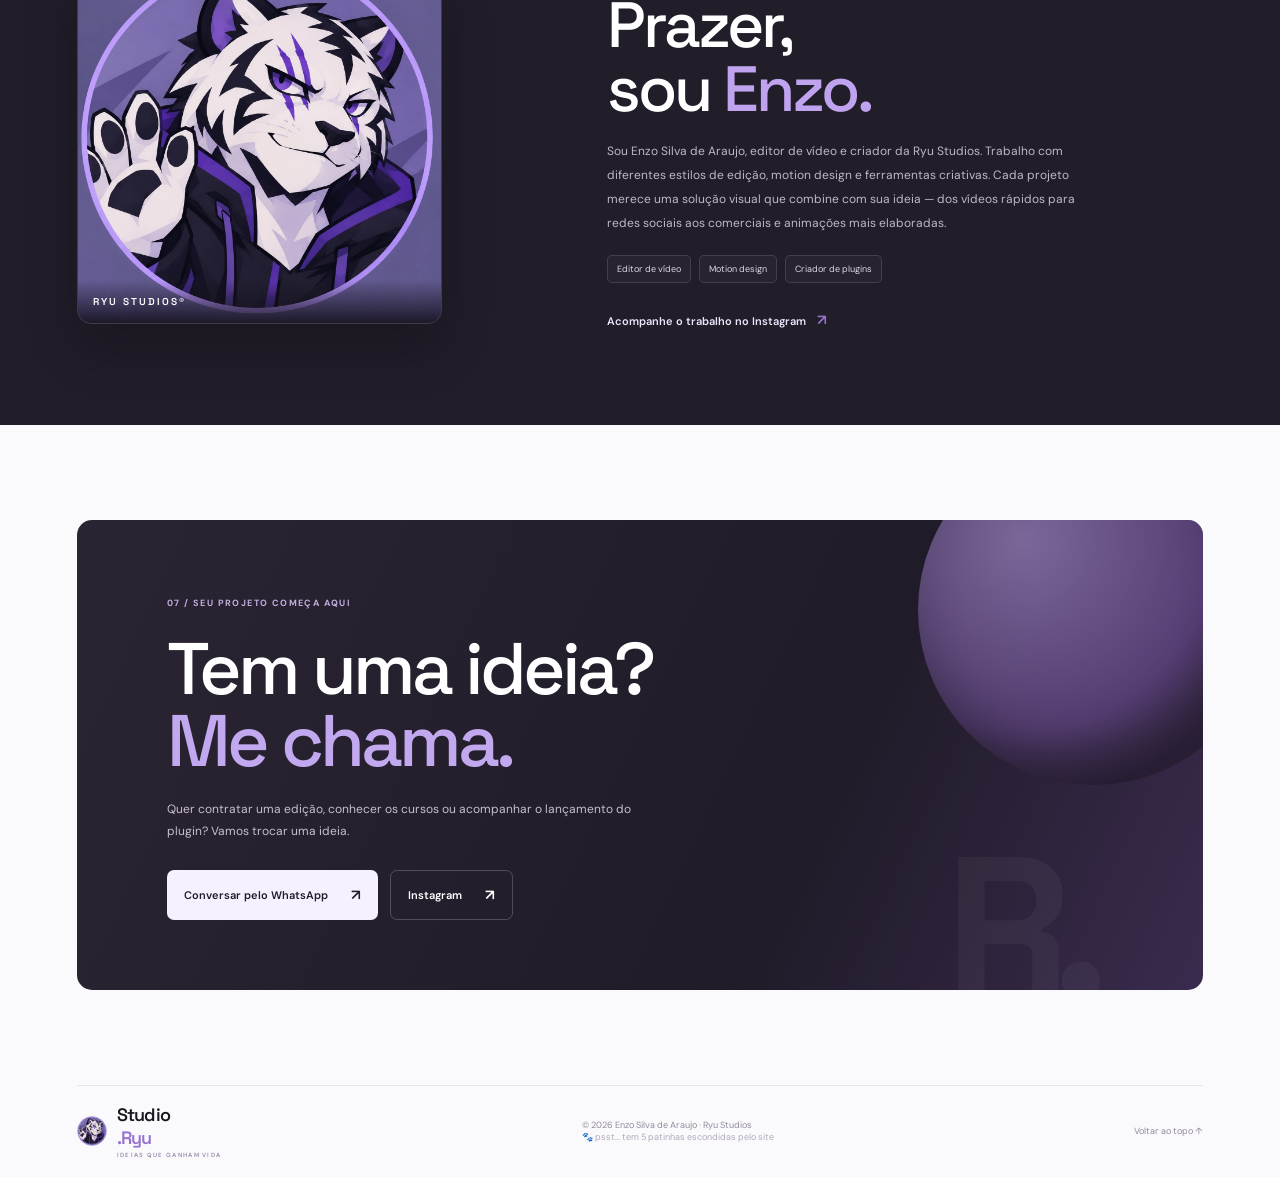
==== commit 456702ec: "Add files via upload" ====
--- a/index.html
+++ b/index.html
@@ -7,7 +7,7 @@
   <link rel="icon" href="assets/ryu-tiger-avatar.jpeg">
   <link rel="preconnect" href="https://fonts.googleapis.com"><link rel="preconnect" href="https://fonts.gstatic.com" crossorigin>
   <link href="https://fonts.googleapis.com/css2?family=DM+Sans:wght@400;500;600;700&family=Space+Grotesk:wght@400;500;600;700&display=swap" rel="stylesheet">
-  <link rel="stylesheet" href="style.css"><script src="script.js" defer></script><script src="game.js" defer></script>
+  <link rel="stylesheet" href="style.css"><script src="script.js?v=4" defer></script><script src="profile.js?v=4" defer></script><script src="sprites.js?v=4" defer></script><script src="game.js?v=4" defer></script>
 </head>
 <body>
   <div class="grain" aria-hidden="true"></div>
@@ -66,7 +66,7 @@
     <section class="section wrap" id="jogo"><div class="section-heading reveal"><div><span class="eyebrow-number">05 / PAUSA CRIATIVA</span><h2>Corra com<br>o <span class="purple">Ryu.</span></h2></div><p>Pule os glitches da timeline e pegue 5 ✳<br>para ativar o Modo Fogo.</p></div>
       <div class="game-card reveal"><div class="game-hud"><span>PONTOS<b id="g-score">0</b></span><span>RECORDE<b id="g-best">0</b></span><span>✳<b id="g-stars">0</b>/5</span><span class="fire-meter">MODO FOGO<i id="g-meter"></i></span></div>
         <div class="game-stage" id="game-stage" tabindex="0" aria-label="Jogo Ryu Run. Pressione espaço ou seta para cima para pular."><canvas id="game" width="900" height="260"></canvas>
-          <div class="game-overlay" id="game-overlay"><h3 id="g-title">Ryu Run</h3><p id="g-text">Corra pela timeline, pule os glitches e pegue 5 ✳ para virar o tigre de fogo roxo.</p><form class="g-save" id="g-save" hidden autocomplete="off"><input id="g-name" maxlength="14" placeholder="Seu apelido" aria-label="Seu apelido para o ranking"><button type="submit" class="btn light-btn">Salvar no ranking <span>🏆</span></button></form><button type="button" class="btn light-btn" id="g-start">Jogar <span>▶</span></button></div></div>
+          <div class="game-overlay" id="game-overlay"><h3 id="g-title">Ryu Run</h3><p id="g-text">Corra pela timeline, pule os glitches e pegue 5 ✳ para virar o tigre de fogo roxo.</p><form class="g-save" id="g-save" hidden autocomplete="off"><div class="g-who" id="g-who"></div><input id="g-name" maxlength="60" placeholder="Sua frase para o ranking (opcional)" aria-label="Sua frase para o ranking"><button type="submit" class="btn light-btn" id="g-submit">Salvar no ranking <span>🏆</span></button></form><button type="button" class="btn light-btn" id="g-start">Jogar <span>▶</span></button></div></div>
         <div class="game-help"><span>ESPAÇO · ↑ · TOQUE NA TELA = PULAR</span><span>5 ✳ = 6 SEGUNDOS DE FOGO (ATRAVESSA TUDO)</span></div>
         <div class="rank" id="rank"><div class="rank-head"><div><span class="eyebrow-number">RANKING</span><h3>Quem corre mais</h3></div><span class="rank-tag" id="rank-tag">NESTE NAVEGADOR</span></div><ol class="rank-list" id="rank-list"></ol><p class="rank-empty" id="rank-empty">Ninguém correu ainda. Seja o primeiro do ranking! 🐯</p></div></div>
     </section>
--- a/style.css
+++ b/style.css
@@ -378,3 +378,98 @@
 @media(max-width:640px){.cat-grid,.dl-grid{grid-template-columns:1fr}.cat-info{flex-direction:column;align-items:flex-start}.cat-info small{margin-left:0}.dl-chip.cart-chip{margin-left:0}.dl-search kbd{display:none}.cart-bar{width:calc(100% - 28px);justify-content:space-between;bottom:16px}}
 
 .cart-bar.show ~ .toast{bottom:88px}
+
+/* ============ V4 — login/perfil, ranking com foto e downloads em lista compacta ============ */
+.av{display:inline-grid;place-items:center;border-radius:50%;overflow:hidden;color:#fff;font-family:var(--display);font-weight:600;flex:none;border:2px solid #ffffff55;background:#9471ce}
+.av img{width:100%;height:100%;object-fit:cover;display:block}
+.acct{display:inline-flex;align-items:center;gap:8px;border:1px solid #ddd2ec;background:#fff;color:var(--ink);border-radius:99px;padding:5px 14px 5px 6px;font:600 11px var(--font);margin-left:auto;margin-right:12px;transition:border-color .2s,transform .2s}
+.acct:hover{border-color:#9672d0;transform:translateY(-1px)}
+.acct i{font-style:normal;width:28px;height:28px;border-radius:50%;display:grid;place-items:center;background:#eee6f9;color:#7a53c0;font-size:15px}
+.acct.in{padding-right:14px}
+.acct .av{border-color:#fff}
+.acct span:last-child{max-width:90px;overflow:hidden;text-overflow:ellipsis;white-space:nowrap}
+.pf-back{position:fixed;inset:0;z-index:120;background:#1a102e88;backdrop-filter:blur(6px);display:grid;place-items:center;padding:16px;opacity:0;transition:opacity .2s}
+.pf-back.open{opacity:1}
+.pf-box{position:relative;width:min(400px,100%);max-height:94vh;overflow:auto;background:#fff;border-radius:18px;padding:28px 26px 24px;box-shadow:0 30px 80px #1a102e55;transform:translateY(14px) scale(.97);transition:transform .3s cubic-bezier(.2,1.3,.4,1)}
+.pf-back.open .pf-box{transform:none}
+.pf-box h3{font:600 28px var(--display);letter-spacing:-1.2px;margin:8px 0 6px}
+.pf-sub{font-size:12px;line-height:1.7;color:#837b8c;margin:0 0 18px}
+.pf-x{position:absolute;right:14px;top:12px;width:32px;height:32px;border-radius:50%;border:0;background:#f3eefa;color:#6f6480;font-size:20px;line-height:1}
+.pf-x:hover{background:#e6dbf6}
+.pf-photo{display:flex;align-items:center;gap:16px;margin-bottom:16px}
+.pf-prev .av{border:3px solid #eee6f9}
+.pf-pbtns{display:flex;flex-direction:column;gap:7px;align-items:flex-start}
+.pf-btn{border:1px solid #ddd2ec;background:#f6f0ff;color:#7a53c0;border-radius:8px;padding:9px 13px;font-size:11px;font-weight:700;transition:transform .2s}
+.pf-btn:hover{transform:translateY(-1px)}
+.pf-btn.ghost{background:#fff;color:#8a7e97}
+.pf-box label{display:block;font-size:10px;letter-spacing:1px;font-weight:700;color:#8a7e97;margin-bottom:14px;position:relative}
+.pf-box input:not([type=file]){display:block;width:100%;margin-top:7px;font:500 14px var(--font);border:1px solid #ddd2ec;background:#fff;border-radius:10px;padding:13px 14px;outline:none;color:var(--ink);transition:border-color .2s,box-shadow .2s}
+.pf-box input:focus{border-color:#9672d0;box-shadow:0 0 0 4px #9672d022}
+.pf-cnt{position:absolute;right:10px;top:0;font-size:9px;color:#b3a9be;letter-spacing:.5px}
+.pf-actions{display:flex;align-items:center;gap:12px;margin-top:6px}
+.pf-actions .btn{border:0;font-family:inherit}
+.pf-google{display:flex;justify-content:center;margin-bottom:6px}
+.pf-or{display:flex;align-items:center;gap:10px;font-size:10px;color:#a39aaa;margin:10px 0 16px}
+.pf-or:before,.pf-or:after{content:'';flex:1;height:1px;background:#eee8f3}
+/* jogo: quem salva */
+.g-save{display:flex;flex-direction:column;align-items:center;gap:10px;width:min(360px,100%);margin:6px auto 12px}
+.g-who{display:flex;align-items:center;gap:11px;color:#fff}
+.g-who-t{display:flex;flex-direction:column;align-items:flex-start;gap:2px}
+.g-who-t b{font:600 15px var(--display)}
+.g-link{border:0;background:none;color:#d3bdf6;font-size:10px;padding:0;text-decoration:underline}
+.g-save input{width:100%}
+.g-save input[hidden],.g-save button[hidden]{display:none}
+/* ranking com foto e frase */
+.rank-list li{grid-template-columns:30px 42px 1fr auto 60px;padding:10px 14px;gap:12px}
+.rk-who{display:flex;flex-direction:column;min-width:0;gap:2px}
+.rk-name{font:600 14px var(--display);letter-spacing:-.3px;overflow:hidden;text-overflow:ellipsis;white-space:nowrap}
+.rk-bio{font-style:normal;font-size:11px;color:#b9a9d0;overflow:hidden;text-overflow:ellipsis;white-space:nowrap}
+.rank-list .av{border-color:#4a3d5c}
+.rank-list li:nth-child(1) .av{border-color:#f3c85c}
+.rank-list li:nth-child(2) .av{border-color:#cfd3dc}
+.rank-list li:nth-child(3) .av{border-color:#d49a6a}
+@media(max-width:640px){.rank-list li{grid-template-columns:24px 38px 1fr 52px}.acct span:last-child{display:none}.acct{padding:5px;margin-right:8px}}
+/* downloads: categorias compactas */
+.cat-grid{gap:10px}
+.cat-card{display:grid;grid-template-columns:auto 1fr;grid-template-areas:'i t' 'i c';column-gap:14px;align-items:center;padding:14px 16px;border-radius:12px}
+.cat-card:hover{transform:translateY(-3px)}
+.cat-ico{grid-area:i;width:40px;height:40px;border-radius:11px;font-size:18px;margin:0}
+.cat-card h3{grid-area:t;font-size:14px;margin:0;align-self:end;line-height:1.25}
+.cat-card p{display:none}
+.cat-count{grid-area:c;font-size:9px;align-self:start;margin-top:3px;justify-content:flex-start;gap:8px}
+.cat-count i{display:none}
+/* downloads: filtros em uma linha só */
+.dl-toolbar{gap:10px;margin-bottom:14px}
+.dl-search input{padding:13px 50px 13px 44px;font-size:13px;border-radius:11px}
+.dl-chips{flex-wrap:nowrap;overflow-x:auto;padding-bottom:4px;scrollbar-width:thin;-webkit-overflow-scrolling:touch}
+.dl-chip{padding:8px 13px;white-space:nowrap;flex:none}
+.dl-chip.cart-chip{margin-left:6px}
+.cat-info{padding:16px 22px;margin-bottom:12px;border-radius:12px}
+.cat-info:after{font-size:90px;top:-12px}
+.cat-info h3{font-size:19px;margin-bottom:3px}
+.cat-info p{font-size:11px;line-height:1.6}
+/* downloads: lista de linhas */
+.dl-grid{grid-template-columns:1fr;gap:8px}
+.dl-item{display:grid;grid-template-columns:38px 1fr auto auto;gap:6px 16px;align-items:center;padding:12px 14px;border-radius:12px;flex-direction:row}
+.dl-item:hover{transform:translateX(4px);box-shadow:0 10px 26px #31213e10}
+.dl-ico{width:38px;height:38px;font-size:16px}
+.dl-body{min-width:0}
+.dl-head{display:flex;align-items:baseline;gap:10px;flex-wrap:wrap}
+.dl-item h3{font-size:15px;margin:0}
+.dl-cat{flex:none;font-size:8px;letter-spacing:1.2px;font-weight:700;color:var(--c);text-transform:uppercase}
+.dl-item p{margin:3px 0 0;font-size:11px;line-height:1.5;color:#837b8c}
+.dl-tags{margin:7px 0 0;gap:5px}
+.dl-tags span{padding:3px 7px;font-size:9px}
+.dl-foot{display:none}
+.dl-meta{font-size:9px;white-space:nowrap}
+.dl-acts{display:flex;align-items:center;gap:7px}
+.dl-cartbtn{width:32px;height:32px;border-radius:50%;font-size:17px;font-weight:600;line-height:1;display:grid;place-items:center;padding:0}
+.dl-cartbtn:hover{transform:scale(1.1)}
+.dl-cartbtn.on{transform:none;font-size:13px}
+.dl-btn{padding:8px 14px;border-radius:99px;font-size:10px;min-width:64px;text-align:center}
+.dl-btn.ghost{background:#fff;border:1px solid #ddd2ec}
+.dl-btn.ghost:hover{border-color:#9672d0}
+.cart-bar{visibility:hidden}
+.cart-bar.show{visibility:visible}
+@media(max-width:900px){.cat-grid{grid-template-columns:repeat(2,1fr)}}
+@media(max-width:640px){.dl-item{grid-template-columns:38px 1fr auto;grid-template-areas:'i b b' 'i m a'}.dl-item .dl-ico{grid-area:i;align-self:start;margin-top:2px}.dl-item .dl-body{grid-area:b;grid-column:2/4}.dl-item .dl-meta{grid-area:m;grid-column:2}.dl-item .dl-acts{grid-area:a;grid-column:3}}
